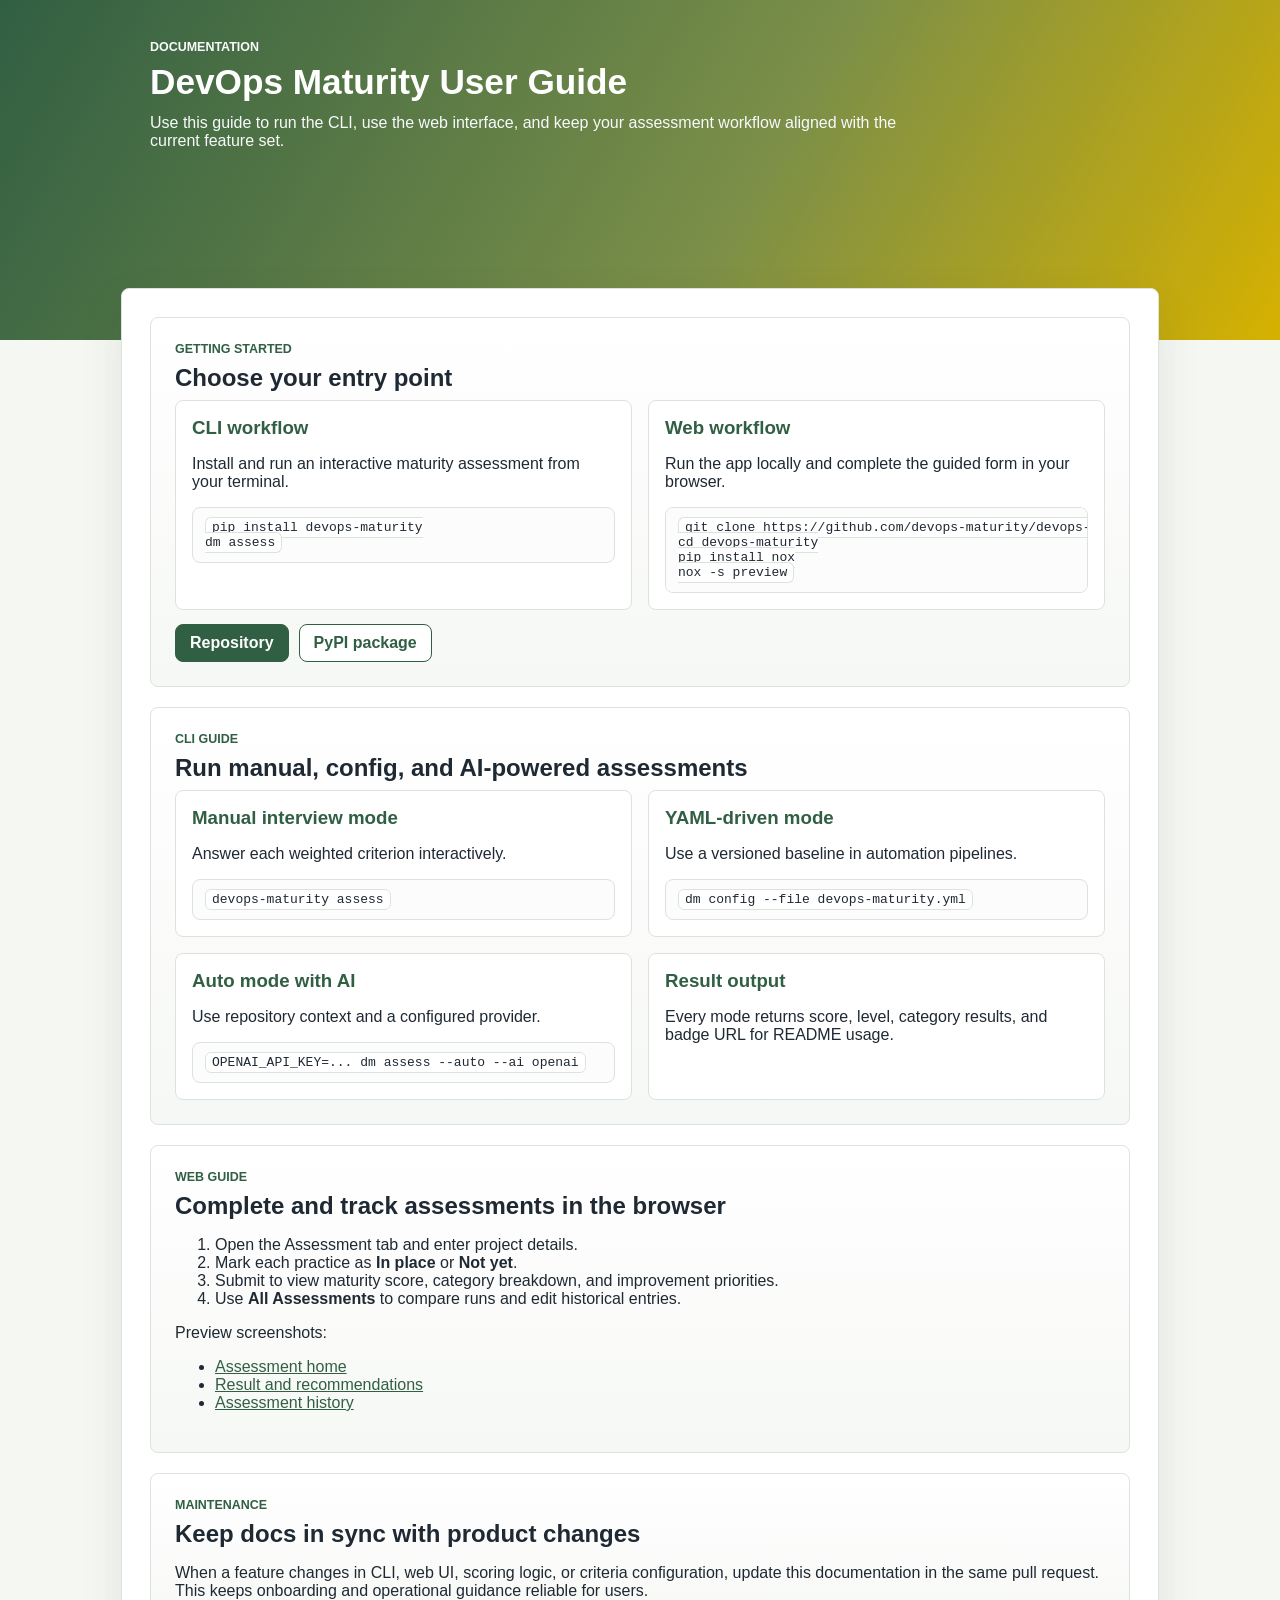
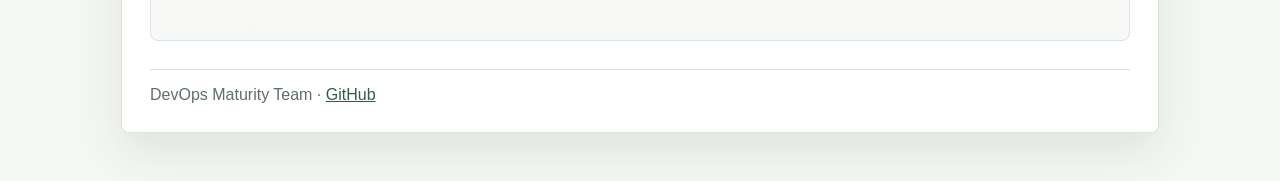
==== docs/index.html @ 15cb835f "feat: add github pages docs site and web docs navigation Agent-Logs-Url: https://github.com/devops-m" ====
<!DOCTYPE html>
<html lang="en">
<head>
    <meta charset="UTF-8">
    <meta name="viewport" content="width=device-width, initial-scale=1">
    <title>DevOps Maturity Documentation</title>
    <link rel="stylesheet" href="./style.css">
</head>
<body>
    <header class="header-bg">
        <div class="header-center">
            <p class="eyebrow" style="color:#f8fafc;">Documentation</p>
            <h1>DevOps Maturity User Guide</h1>
            <p class="hero-subtitle">Use this guide to run the CLI, use the web interface, and keep your assessment workflow aligned with the current feature set.</p>
        </div>
    </header>

    <main class="container">
        <section class="panel">
            <p class="eyebrow">Getting started</p>
            <h2>Choose your entry point</h2>
            <div class="grid">
                <article class="card">
                    <h3>CLI workflow</h3>
                    <p>Install and run an interactive maturity assessment from your terminal.</p>
                    <pre><code>pip install devops-maturity
dm assess</code></pre>
                </article>
                <article class="card">
                    <h3>Web workflow</h3>
                    <p>Run the app locally and complete the guided form in your browser.</p>
                    <pre><code>git clone https://github.com/devops-maturity/devops-maturity.git
cd devops-maturity
pip install nox
nox -s preview</code></pre>
                </article>
            </div>
            <div class="actions">
                <a class="btn btn-primary" href="https://github.com/devops-maturity/devops-maturity" target="_blank" rel="noopener noreferrer">Repository</a>
                <a class="btn btn-outline" href="https://pypi.org/project/devops-maturity/" target="_blank" rel="noopener noreferrer">PyPI package</a>
            </div>
        </section>

        <section class="panel">
            <p class="eyebrow">CLI guide</p>
            <h2>Run manual, config, and AI-powered assessments</h2>
            <div class="grid">
                <article class="card">
                    <h3>Manual interview mode</h3>
                    <p>Answer each weighted criterion interactively.</p>
                    <pre><code>devops-maturity assess</code></pre>
                </article>
                <article class="card">
                    <h3>YAML-driven mode</h3>
                    <p>Use a versioned baseline in automation pipelines.</p>
                    <pre><code>dm config --file devops-maturity.yml</code></pre>
                </article>
                <article class="card">
                    <h3>Auto mode with AI</h3>
                    <p>Use repository context and a configured provider.</p>
                    <pre><code>OPENAI_API_KEY=... dm assess --auto --ai openai</code></pre>
                </article>
                <article class="card">
                    <h3>Result output</h3>
                    <p>Every mode returns score, level, category results, and badge URL for README usage.</p>
                </article>
            </div>
        </section>

        <section class="panel">
            <p class="eyebrow">Web guide</p>
            <h2>Complete and track assessments in the browser</h2>
            <ol>
                <li>Open the Assessment tab and enter project details.</li>
                <li>Mark each practice as <strong>In place</strong> or <strong>Not yet</strong>.</li>
                <li>Submit to view maturity score, category breakdown, and improvement priorities.</li>
                <li>Use <strong>All Assessments</strong> to compare runs and edit historical entries.</li>
            </ol>
            <p>Preview screenshots:</p>
            <ul>
                <li><a href="./img/home.png">Assessment home</a></li>
                <li><a href="./img/assessment.png">Result and recommendations</a></li>
                <li><a href="./img/list.png">Assessment history</a></li>
            </ul>
        </section>

        <section class="panel">
            <p class="eyebrow">Maintenance</p>
            <h2>Keep docs in sync with product changes</h2>
            <p>When a feature changes in CLI, web UI, scoring logic, or criteria configuration, update this documentation in the same pull request. This keeps onboarding and operational guidance reliable for users.</p>
        </section>

        <footer>
            DevOps Maturity Team · <a href="https://github.com/devops-maturity/devops-maturity" target="_blank" rel="noopener noreferrer">GitHub</a>
        </footer>
    </main>
</body>
</html>
---- docs/style.css ----
:root {
    --color-ink: #1f2933;
    --color-muted: #5f6f67;
    --color-line: #dbe4dc;
    --color-surface: #ffffff;
    --color-soft: #f6f8f5;
    --color-primary: #315f43;
    --color-primary-dark: #234633;
}

body {
    margin: 0;
    background: #f5f7f3;
    color: var(--color-ink);
    font-family: "Helvetica Neue", Helvetica, Arial, sans-serif;
}

.header-bg {
    min-height: 220px;
    background: linear-gradient(120deg, #315f43 0%, #7b8f48 58%, #d6b100 100%);
    padding: 40px 20px 80px;
}

.header-center {
    max-width: 980px;
    margin: 0 auto;
}

h1 {
    margin: 0;
    color: #ffffff;
    font-size: 2.2rem;
}

.hero-subtitle {
    margin: 12px 0 0;
    color: #f8fafc;
    max-width: 760px;
}

.container {
    max-width: 980px;
    margin: -52px auto 48px;
    background: var(--color-surface);
    border: 1px solid var(--color-line);
    border-radius: 8px;
    box-shadow: 0 18px 45px rgba(33, 57, 42, 0.10);
    padding: 28px;
}

.eyebrow {
    margin: 0 0 8px;
    color: var(--color-primary);
    font-size: 0.78rem;
    font-weight: 700;
    text-transform: uppercase;
}

.panel {
    border: 1px solid var(--color-line);
    border-radius: 8px;
    background: linear-gradient(180deg, #ffffff 0%, #f6f8f5 100%);
    padding: 24px;
    margin-bottom: 20px;
}

.grid {
    display: grid;
    gap: 16px;
    grid-template-columns: repeat(2, minmax(0, 1fr));
}

.card {
    border: 1px solid var(--color-line);
    border-radius: 8px;
    background: #ffffff;
    padding: 16px;
}

h2 {
    margin: 0 0 8px;
}

h3 {
    margin: 0 0 8px;
    color: var(--color-primary);
}

code {
    background: #ffffff;
    border: 1px solid var(--color-line);
    border-radius: 6px;
    padding: 2px 6px;
}

pre {
    margin: 8px 0 0;
    background: #fbfcfb;
    border: 1px solid var(--color-line);
    border-radius: 8px;
    padding: 12px;
    overflow-x: auto;
}

.actions {
    display: flex;
    flex-wrap: wrap;
    gap: 10px;
    margin-top: 14px;
}

.btn {
    border-radius: 8px;
    border: 1px solid var(--color-primary);
    padding: 9px 14px;
    text-decoration: none;
    font-weight: 700;
}

.btn-primary {
    background: var(--color-primary);
    color: #ffffff;
}

.btn-primary:hover {
    background: var(--color-primary-dark);
}

.btn-outline {
    color: var(--color-primary);
    background: #ffffff;
}

.btn-outline:hover {
    background: var(--color-primary);
    color: #ffffff;
}

a {
    color: var(--color-primary);
}

footer {
    color: var(--color-muted);
    margin-top: 28px;
    border-top: 1px solid var(--color-line);
    padding-top: 16px;
}

@media (max-width: 760px) {
    .container {
        margin-top: -42px;
        padding: 16px;
    }

    .grid {
        grid-template-columns: 1fr;
    }

    h1 {
        font-size: 1.8rem;
    }
}
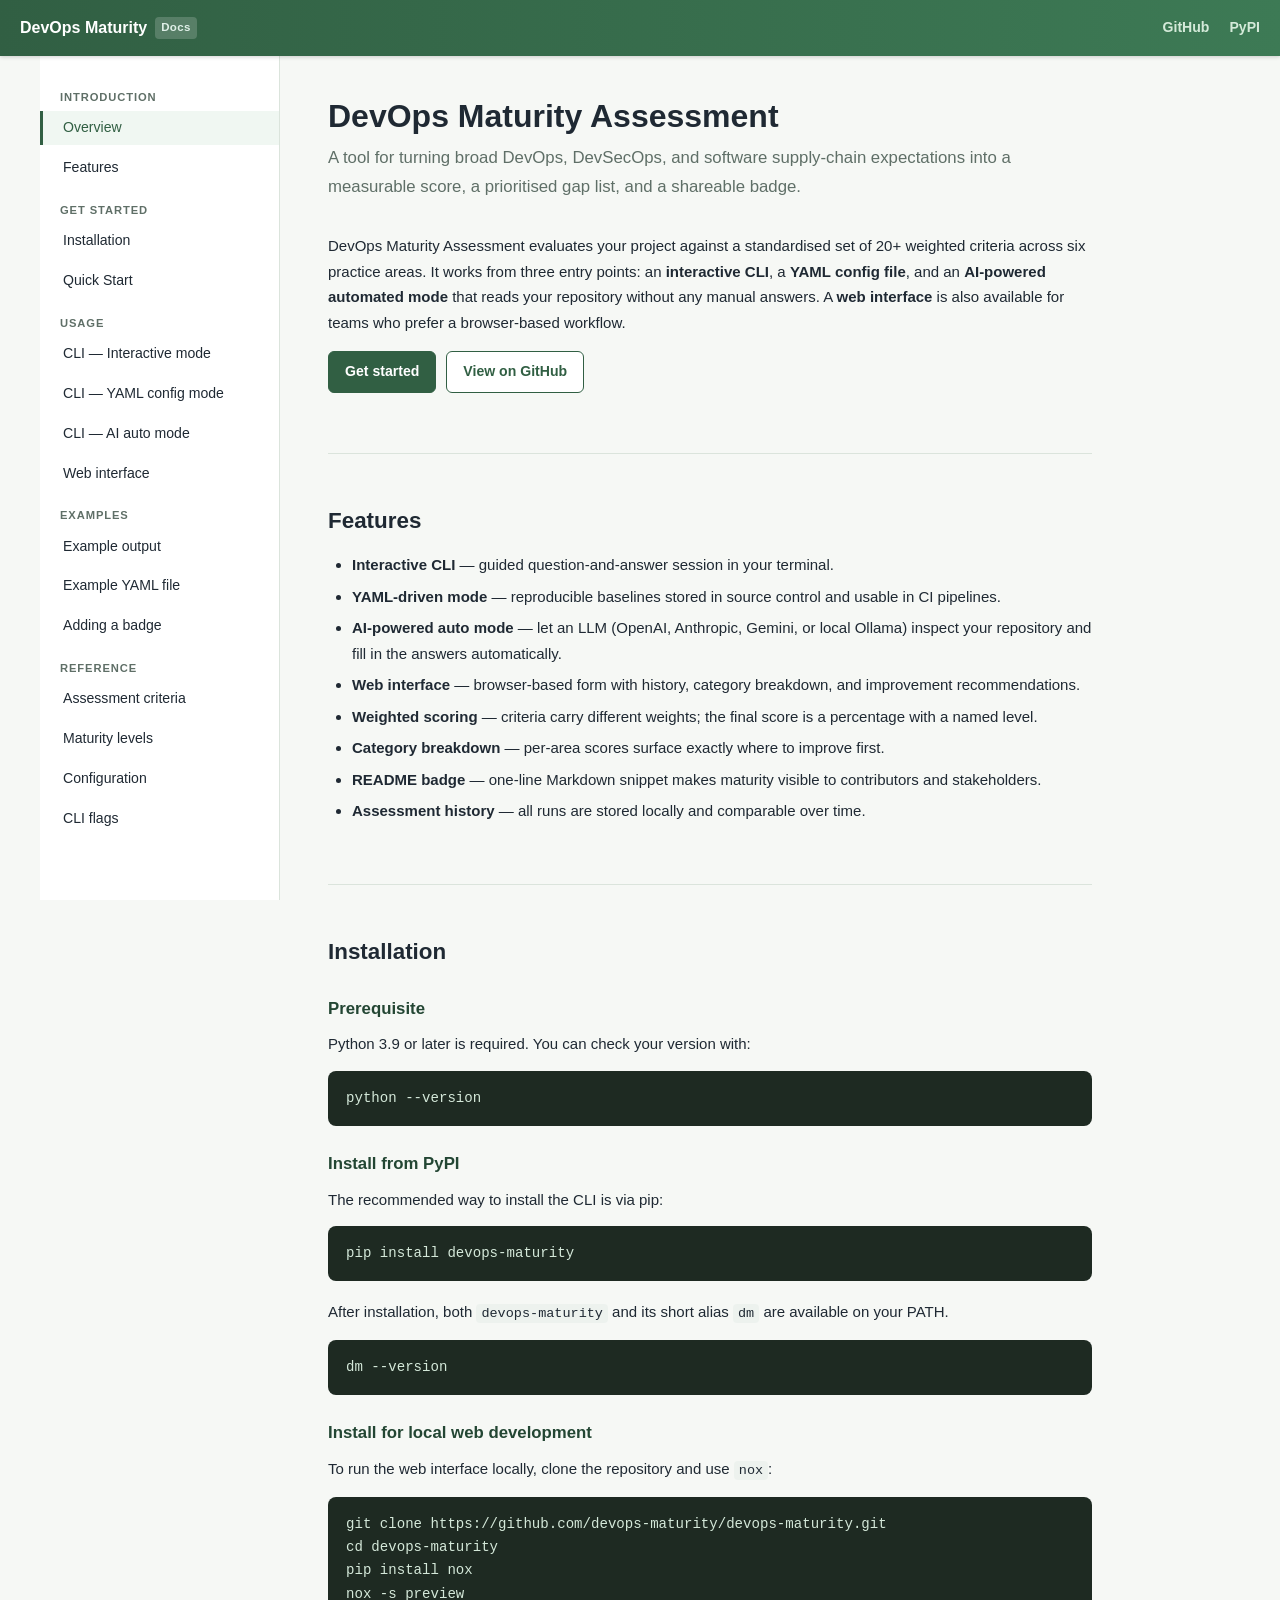
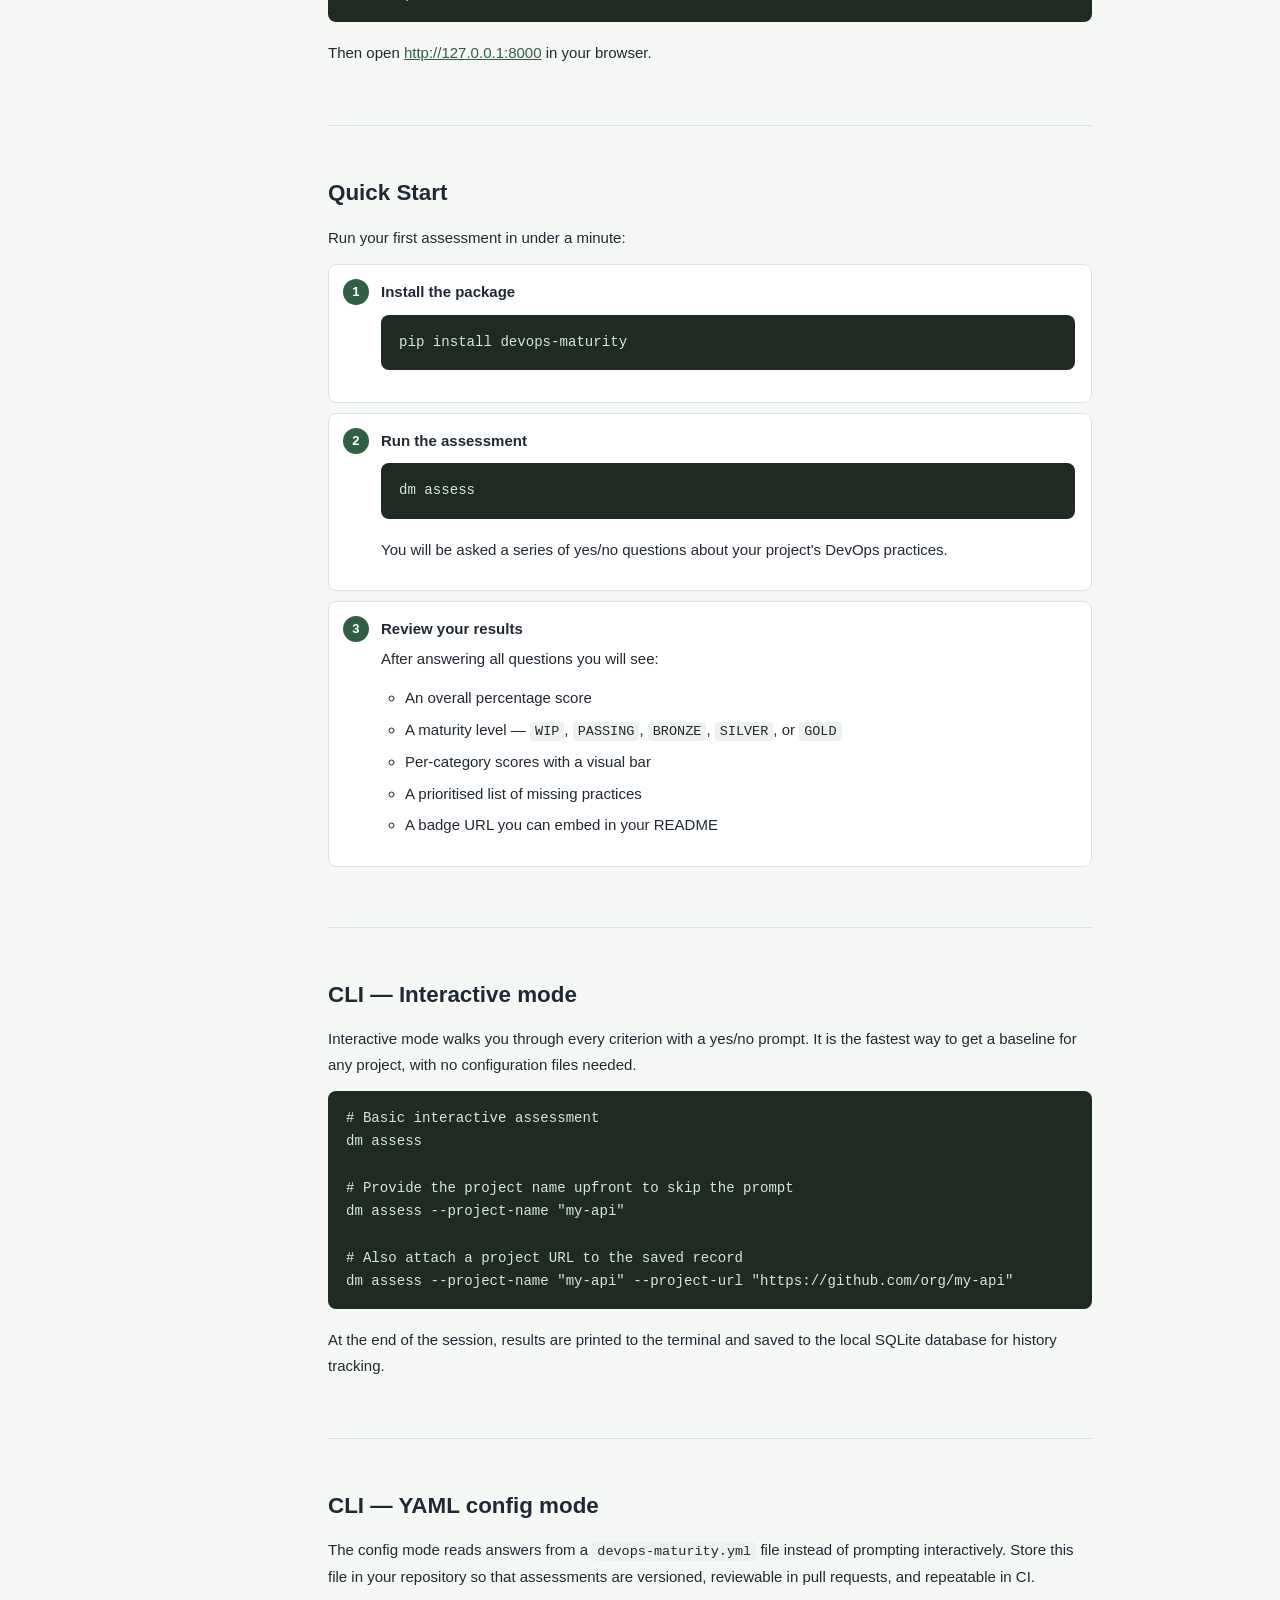
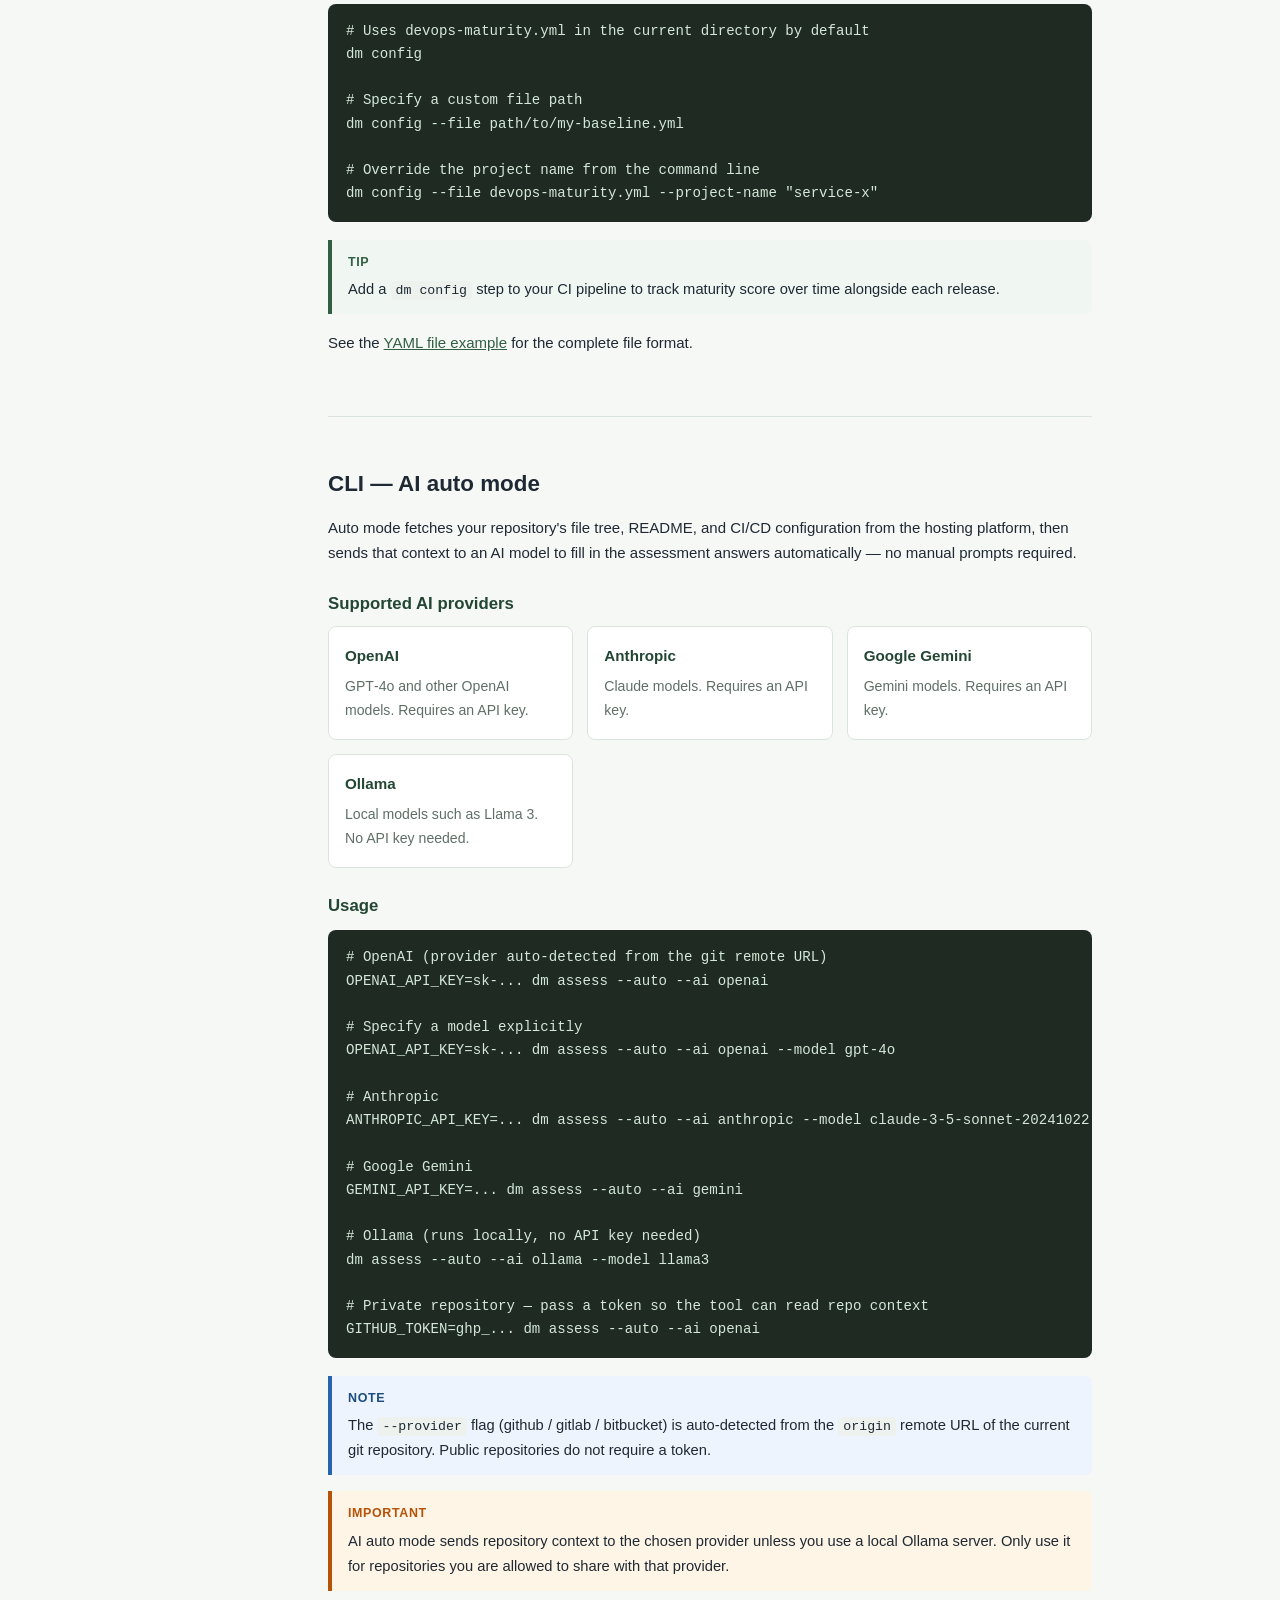
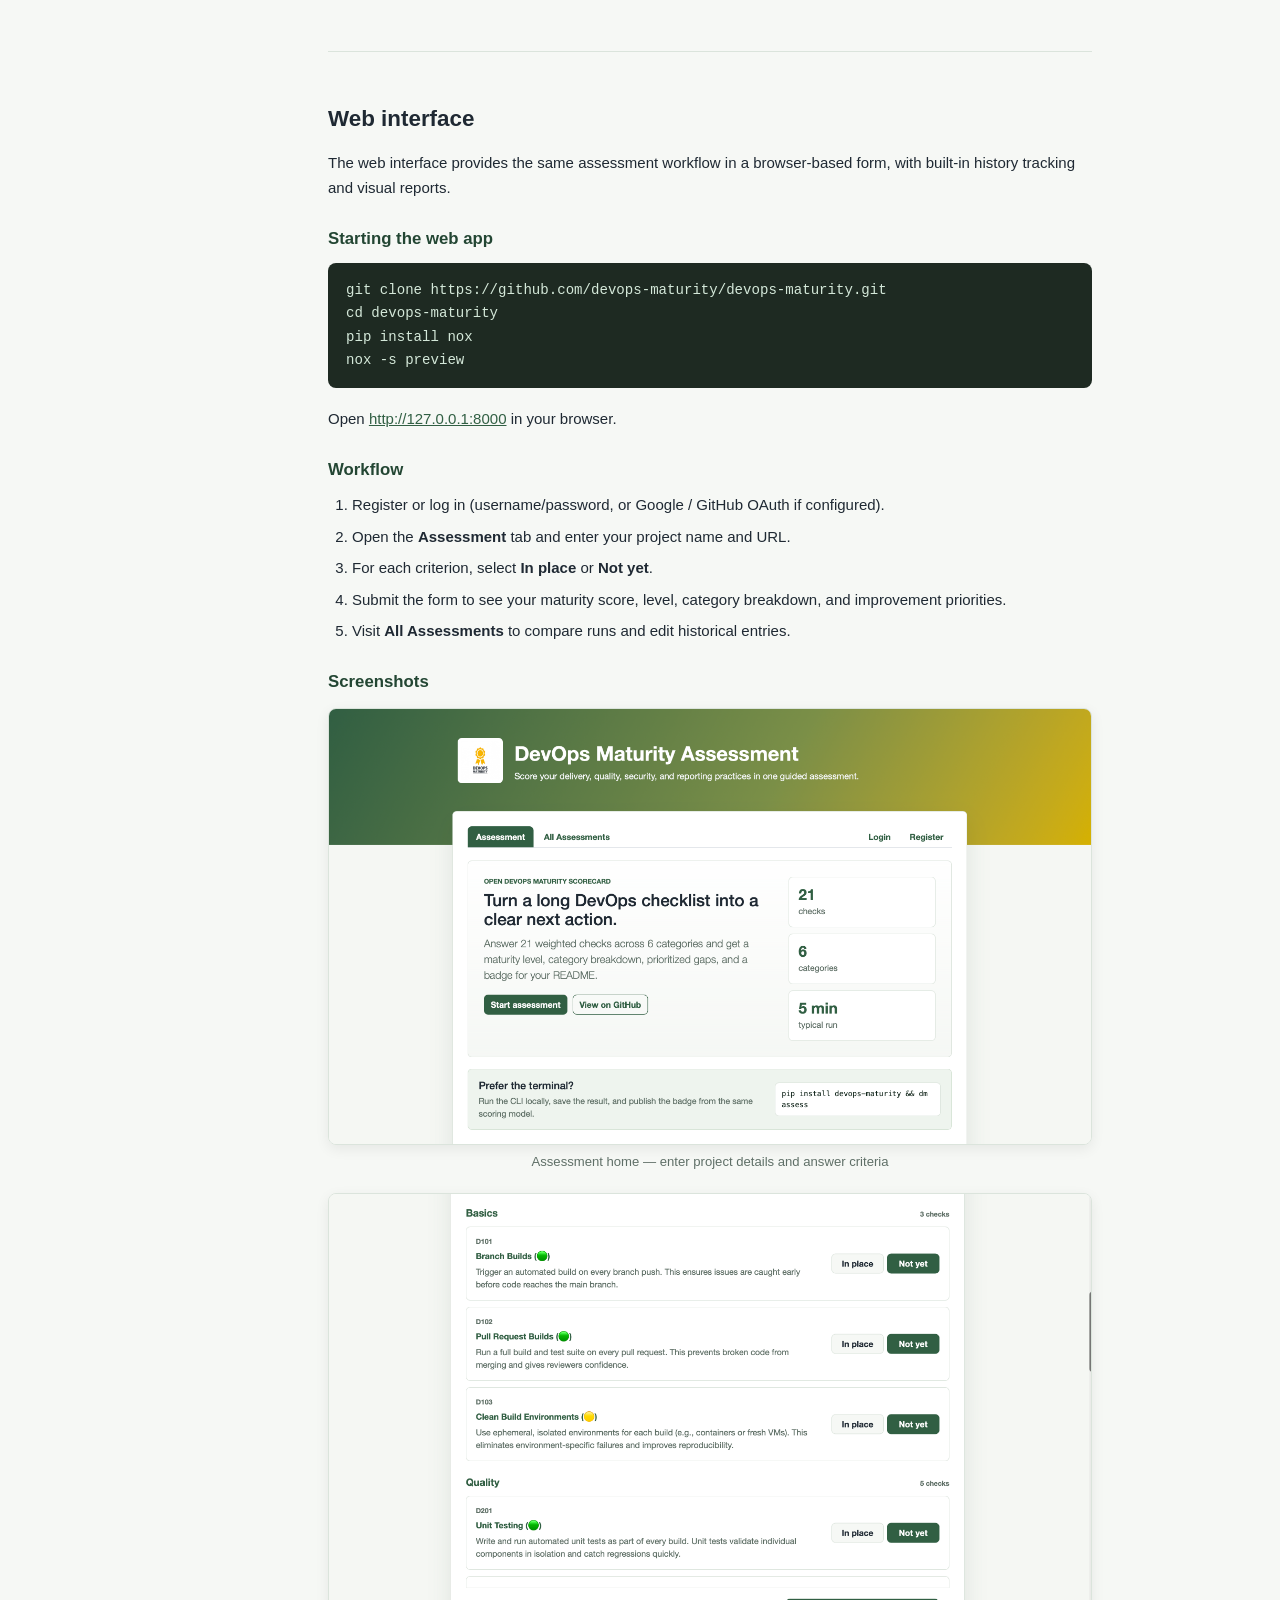
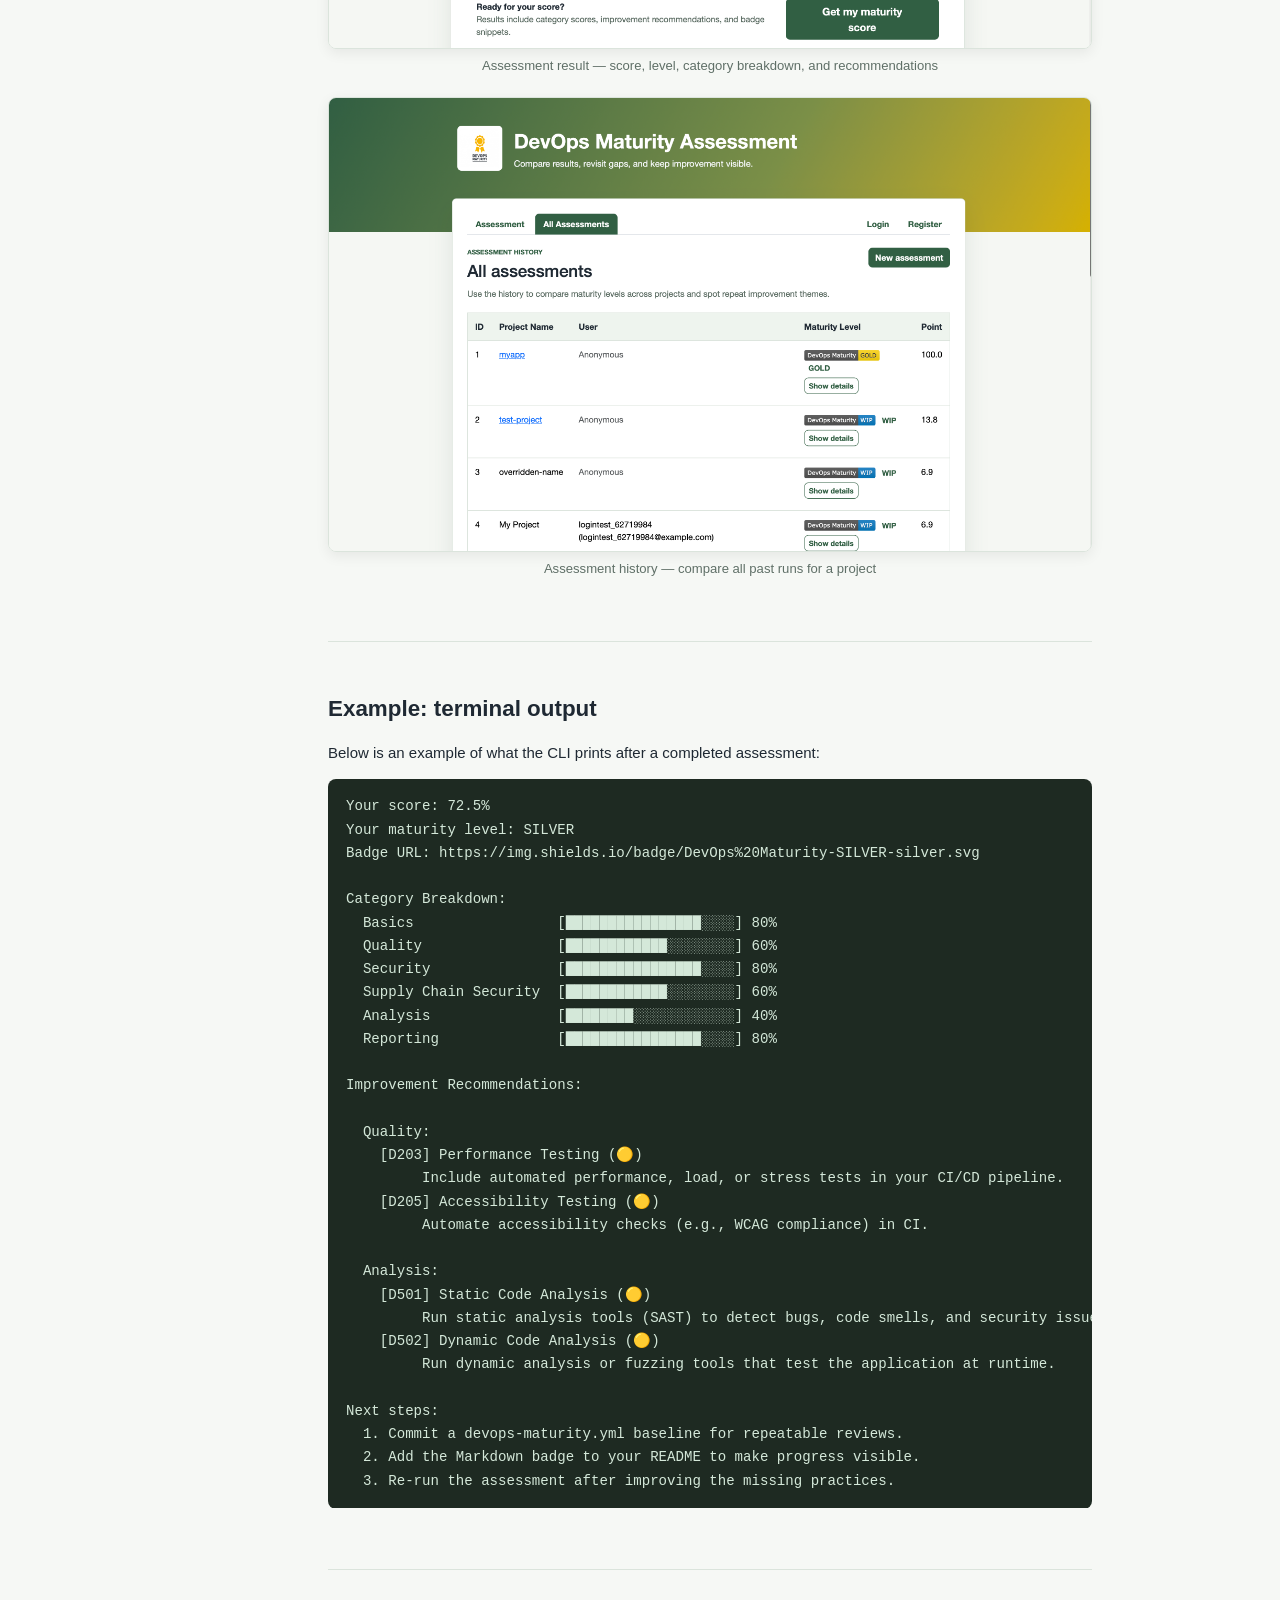
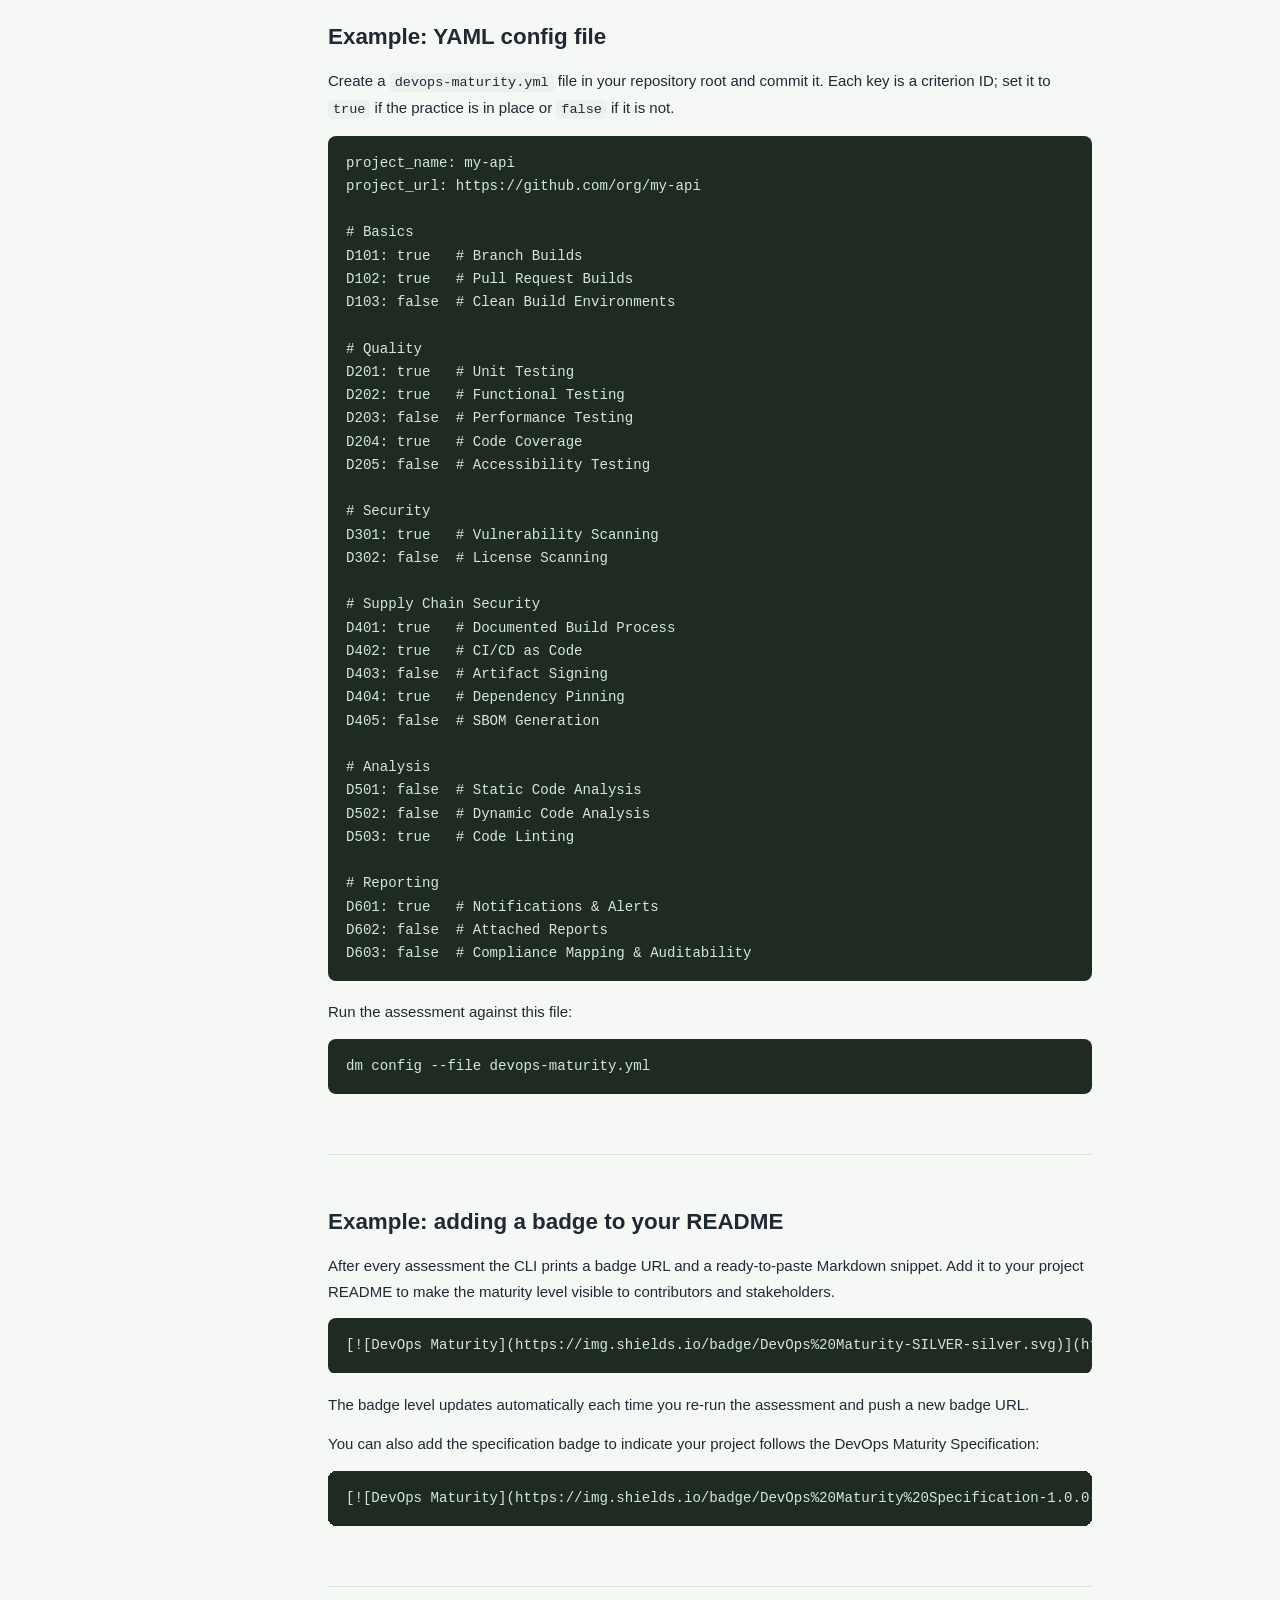
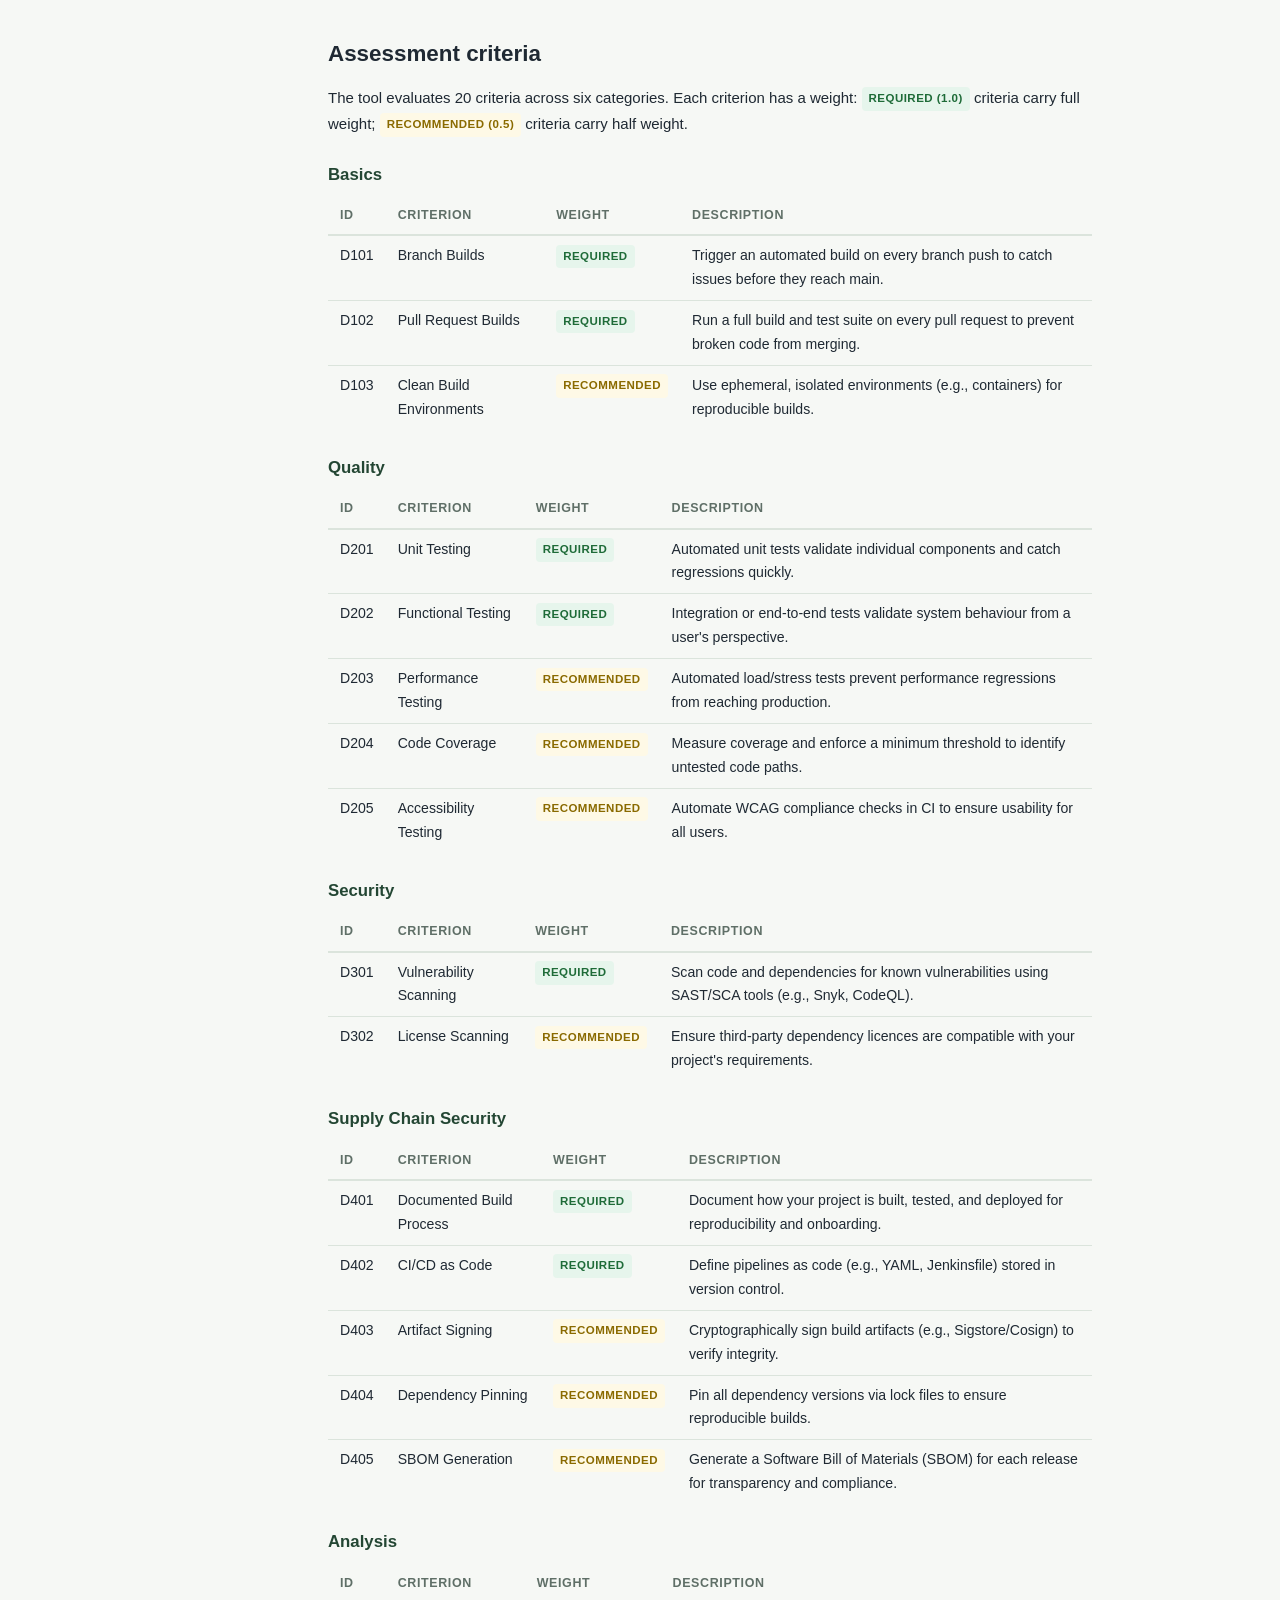
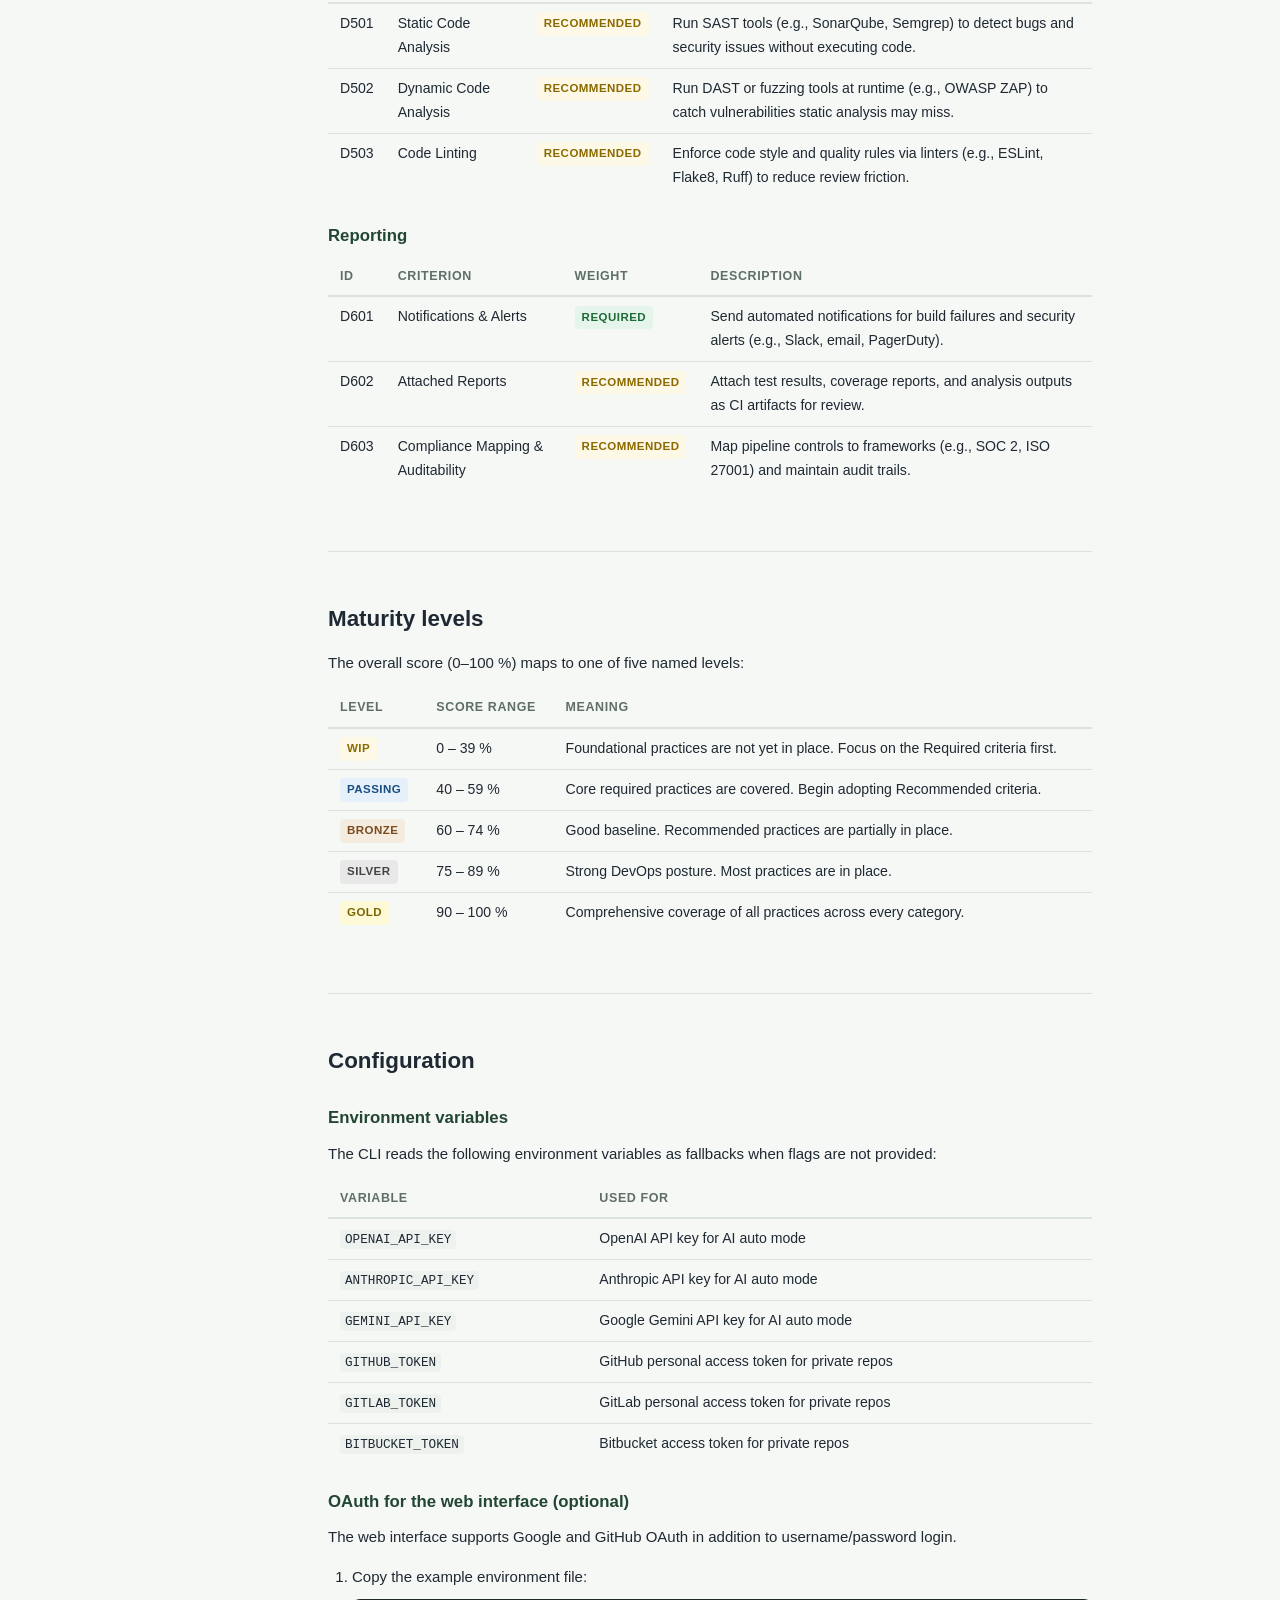
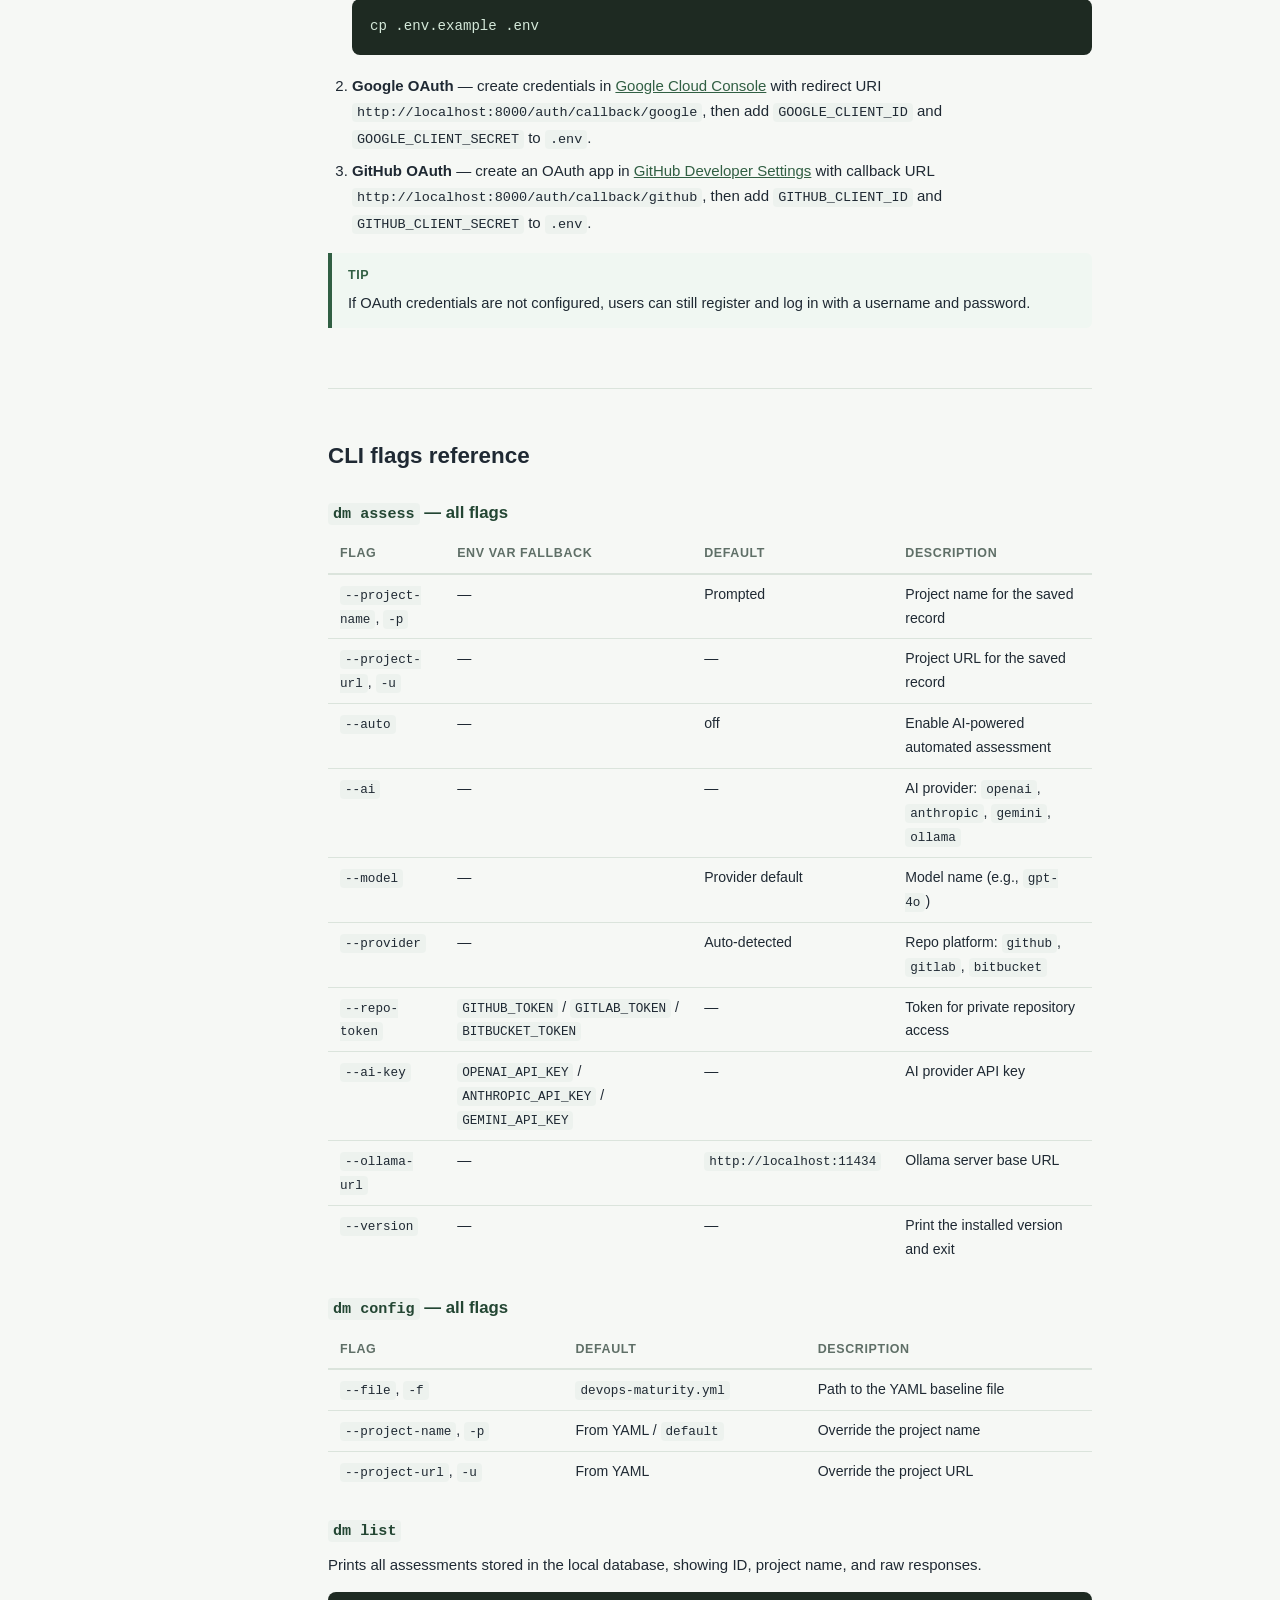
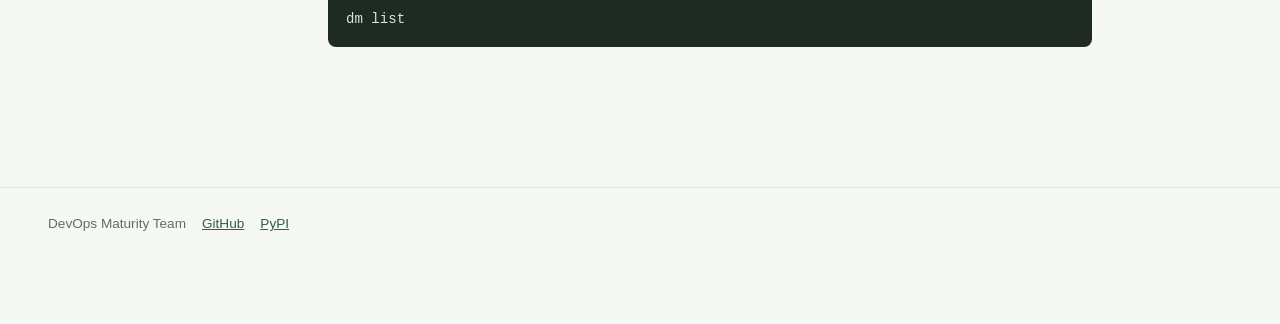
==== commit c5658096: "docs: restructure docs into sidebar-nav layout with Get Started, Usage, Examples, and Reference sect" ====
--- a/docs/index.html
+++ b/docs/index.html
@@ -3,96 +3,599 @@
 <head>
     <meta charset="UTF-8">
     <meta name="viewport" content="width=device-width, initial-scale=1">
-    <title>DevOps Maturity Documentation</title>
+    <title>DevOps Maturity — Documentation</title>
     <link rel="stylesheet" href="./style.css">
 </head>
 <body>
-    <header class="header-bg">
-        <div class="header-center">
-            <p class="eyebrow" style="color:#f8fafc;">Documentation</p>
-            <h1>DevOps Maturity User Guide</h1>
-            <p class="hero-subtitle">Use this guide to run the CLI, use the web interface, and keep your assessment workflow aligned with the current feature set.</p>
+
+    <!-- ── Top navigation bar ── -->
+    <nav class="topbar">
+        <a class="topbar-logo" href="#">
+            DevOps Maturity
+            <span class="version-tag">Docs</span>
+        </a>
+        <div class="topbar-links">
+            <a href="https://github.com/devops-maturity/devops-maturity" target="_blank" rel="noopener noreferrer">GitHub</a>
+            <a href="https://pypi.org/project/devops-maturity/" target="_blank" rel="noopener noreferrer">PyPI</a>
         </div>
-    </header>
-
-    <main class="container">
-        <section class="panel">
-            <p class="eyebrow">Getting started</p>
-            <h2>Choose your entry point</h2>
-            <div class="grid">
-                <article class="card">
-                    <h3>CLI workflow</h3>
-                    <p>Install and run an interactive maturity assessment from your terminal.</p>
-                    <pre><code>pip install devops-maturity
-dm assess</code></pre>
-                </article>
-                <article class="card">
-                    <h3>Web workflow</h3>
-                    <p>Run the app locally and complete the guided form in your browser.</p>
-                    <pre><code>git clone https://github.com/devops-maturity/devops-maturity.git
+    </nav>
+
+    <div class="docs-layout">
+
+        <!-- ── Sidebar navigation ── -->
+        <aside class="sidebar">
+            <div class="sidebar-section">
+                <p class="sidebar-heading">Introduction</p>
+                <ul class="sidebar-nav">
+                    <li><a href="#overview">Overview</a></li>
+                    <li><a href="#features">Features</a></li>
+                </ul>
+            </div>
+            <div class="sidebar-section">
+                <p class="sidebar-heading">Get Started</p>
+                <ul class="sidebar-nav">
+                    <li><a href="#installation">Installation</a></li>
+                    <li><a href="#quickstart">Quick Start</a></li>
+                </ul>
+            </div>
+            <div class="sidebar-section">
+                <p class="sidebar-heading">Usage</p>
+                <ul class="sidebar-nav">
+                    <li><a href="#cli-interactive">CLI — Interactive mode</a></li>
+                    <li><a href="#cli-config">CLI — YAML config mode</a></li>
+                    <li><a href="#cli-auto">CLI — AI auto mode</a></li>
+                    <li><a href="#web-interface">Web interface</a></li>
+                </ul>
+            </div>
+            <div class="sidebar-section">
+                <p class="sidebar-heading">Examples</p>
+                <ul class="sidebar-nav">
+                    <li><a href="#example-output">Example output</a></li>
+                    <li><a href="#example-yaml">Example YAML file</a></li>
+                    <li><a href="#example-badge">Adding a badge</a></li>
+                </ul>
+            </div>
+            <div class="sidebar-section">
+                <p class="sidebar-heading">Reference</p>
+                <ul class="sidebar-nav">
+                    <li><a href="#criteria">Assessment criteria</a></li>
+                    <li><a href="#maturity-levels">Maturity levels</a></li>
+                    <li><a href="#configuration">Configuration</a></li>
+                    <li><a href="#cli-flags">CLI flags</a></li>
+                </ul>
+            </div>
+        </aside>
+
+        <!-- ── Main documentation content ── -->
+        <main class="content">
+
+            <!-- Overview -->
+            <section class="doc-section" id="overview">
+                <h1>DevOps Maturity Assessment</h1>
+                <p class="page-subtitle">
+                    A tool for turning broad DevOps, DevSecOps, and software supply‑chain expectations into a measurable score, a prioritised gap list, and a shareable badge.
+                </p>
+
+                <p>
+                    DevOps Maturity Assessment evaluates your project against a standardised set of 20+ weighted criteria across six practice areas.
+                    It works from three entry points: an <strong>interactive CLI</strong>, a <strong>YAML config file</strong>, and an <strong>AI‑powered automated mode</strong> that reads your repository without any manual answers.
+                    A <strong>web interface</strong> is also available for teams who prefer a browser‑based workflow.
+                </p>
+
+                <div class="btn-group">
+                    <a class="btn btn-primary" href="#quickstart">Get started</a>
+                    <a class="btn btn-outline" href="https://github.com/devops-maturity/devops-maturity" target="_blank" rel="noopener noreferrer">View on GitHub</a>
+                </div>
+            </section>
+
+            <!-- Features -->
+            <section class="doc-section" id="features">
+                <h2>Features</h2>
+                <ul>
+                    <li><strong>Interactive CLI</strong> — guided question‑and‑answer session in your terminal.</li>
+                    <li><strong>YAML‑driven mode</strong> — reproducible baselines stored in source control and usable in CI pipelines.</li>
+                    <li><strong>AI‑powered auto mode</strong> — let an LLM (OpenAI, Anthropic, Gemini, or local Ollama) inspect your repository and fill in the answers automatically.</li>
+                    <li><strong>Web interface</strong> — browser‑based form with history, category breakdown, and improvement recommendations.</li>
+                    <li><strong>Weighted scoring</strong> — criteria carry different weights; the final score is a percentage with a named level.</li>
+                    <li><strong>Category breakdown</strong> — per‑area scores surface exactly where to improve first.</li>
+                    <li><strong>README badge</strong> — one‑line Markdown snippet makes maturity visible to contributors and stakeholders.</li>
+                    <li><strong>Assessment history</strong> — all runs are stored locally and comparable over time.</li>
+                </ul>
+            </section>
+
+            <!-- Installation -->
+            <section class="doc-section" id="installation">
+                <h2>Installation</h2>
+
+                <h3>Prerequisite</h3>
+                <p>Python 3.9 or later is required. You can check your version with:</p>
+                <pre><code>python --version</code></pre>
+
+                <h3>Install from PyPI</h3>
+                <p>The recommended way to install the CLI is via pip:</p>
+                <pre><code>pip install devops-maturity</code></pre>
+
+                <p>After installation, both <code>devops-maturity</code> and its short alias <code>dm</code> are available on your PATH.</p>
+                <pre><code>dm --version</code></pre>
+
+                <h3>Install for local web development</h3>
+                <p>To run the web interface locally, clone the repository and use <code>nox</code>:</p>
+                <pre><code>git clone https://github.com/devops-maturity/devops-maturity.git
 cd devops-maturity
 pip install nox
 nox -s preview</code></pre>
-                </article>
-            </div>
-            <div class="actions">
-                <a class="btn btn-primary" href="https://github.com/devops-maturity/devops-maturity" target="_blank" rel="noopener noreferrer">Repository</a>
-                <a class="btn btn-outline" href="https://pypi.org/project/devops-maturity/" target="_blank" rel="noopener noreferrer">PyPI package</a>
-            </div>
-        </section>
-
-        <section class="panel">
-            <p class="eyebrow">CLI guide</p>
-            <h2>Run manual, config, and AI-powered assessments</h2>
-            <div class="grid">
-                <article class="card">
-                    <h3>Manual interview mode</h3>
-                    <p>Answer each weighted criterion interactively.</p>
-                    <pre><code>devops-maturity assess</code></pre>
-                </article>
-                <article class="card">
-                    <h3>YAML-driven mode</h3>
-                    <p>Use a versioned baseline in automation pipelines.</p>
-                    <pre><code>dm config --file devops-maturity.yml</code></pre>
-                </article>
-                <article class="card">
-                    <h3>Auto mode with AI</h3>
-                    <p>Use repository context and a configured provider.</p>
-                    <pre><code>OPENAI_API_KEY=... dm assess --auto --ai openai</code></pre>
-                </article>
-                <article class="card">
-                    <h3>Result output</h3>
-                    <p>Every mode returns score, level, category results, and badge URL for README usage.</p>
-                </article>
-            </div>
-        </section>
-
-        <section class="panel">
-            <p class="eyebrow">Web guide</p>
-            <h2>Complete and track assessments in the browser</h2>
-            <ol>
-                <li>Open the Assessment tab and enter project details.</li>
-                <li>Mark each practice as <strong>In place</strong> or <strong>Not yet</strong>.</li>
-                <li>Submit to view maturity score, category breakdown, and improvement priorities.</li>
-                <li>Use <strong>All Assessments</strong> to compare runs and edit historical entries.</li>
-            </ol>
-            <p>Preview screenshots:</p>
-            <ul>
-                <li><a href="./img/home.png">Assessment home</a></li>
-                <li><a href="./img/assessment.png">Result and recommendations</a></li>
-                <li><a href="./img/list.png">Assessment history</a></li>
-            </ul>
-        </section>
-
-        <section class="panel">
-            <p class="eyebrow">Maintenance</p>
-            <h2>Keep docs in sync with product changes</h2>
-            <p>When a feature changes in CLI, web UI, scoring logic, or criteria configuration, update this documentation in the same pull request. This keeps onboarding and operational guidance reliable for users.</p>
-        </section>
-
-        <footer>
-            DevOps Maturity Team · <a href="https://github.com/devops-maturity/devops-maturity" target="_blank" rel="noopener noreferrer">GitHub</a>
-        </footer>
-    </main>
+                <p>Then open <a href="http://127.0.0.1:8000" target="_blank" rel="noopener noreferrer">http://127.0.0.1:8000</a> in your browser.</p>
+            </section>
+
+            <!-- Quick Start -->
+            <section class="doc-section" id="quickstart">
+                <h2>Quick Start</h2>
+                <p>Run your first assessment in under a minute:</p>
+
+                <ol class="steps">
+                    <li>
+                        <strong>Install the package</strong>
+                        <pre><code>pip install devops-maturity</code></pre>
+                    </li>
+                    <li>
+                        <strong>Run the assessment</strong>
+                        <pre><code>dm assess</code></pre>
+                        <p>You will be asked a series of yes/no questions about your project's DevOps practices.</p>
+                    </li>
+                    <li>
+                        <strong>Review your results</strong>
+                        <p>After answering all questions you will see:</p>
+                        <ul>
+                            <li>An overall percentage score</li>
+                            <li>A maturity level — <code>WIP</code>, <code>PASSING</code>, <code>BRONZE</code>, <code>SILVER</code>, or <code>GOLD</code></li>
+                            <li>Per‑category scores with a visual bar</li>
+                            <li>A prioritised list of missing practices</li>
+                            <li>A badge URL you can embed in your README</li>
+                        </ul>
+                    </li>
+                </ol>
+            </section>
+
+            <!-- CLI — Interactive mode -->
+            <section class="doc-section" id="cli-interactive">
+                <h2>CLI — Interactive mode</h2>
+
+                <p>
+                    Interactive mode walks you through every criterion with a yes/no prompt.
+                    It is the fastest way to get a baseline for any project, with no configuration files needed.
+                </p>
+
+                <pre><code># Basic interactive assessment
+dm assess
+
+# Provide the project name upfront to skip the prompt
+dm assess --project-name "my-api"
+
+# Also attach a project URL to the saved record
+dm assess --project-name "my-api" --project-url "https://github.com/org/my-api"</code></pre>
+
+                <p>At the end of the session, results are printed to the terminal and saved to the local SQLite database for history tracking.</p>
+            </section>
+
+            <!-- CLI — YAML config mode -->
+            <section class="doc-section" id="cli-config">
+                <h2>CLI — YAML config mode</h2>
+
+                <p>
+                    The config mode reads answers from a <code>devops-maturity.yml</code> file instead of prompting interactively.
+                    Store this file in your repository so that assessments are versioned, reviewable in pull requests, and repeatable in CI.
+                </p>
+
+                <pre><code># Uses devops-maturity.yml in the current directory by default
+dm config
+
+# Specify a custom file path
+dm config --file path/to/my-baseline.yml
+
+# Override the project name from the command line
+dm config --file devops-maturity.yml --project-name "service-x"</code></pre>
+
+                <div class="callout tip">
+                    <strong>Tip</strong>
+                    Add a <code>dm config</code> step to your CI pipeline to track maturity score over time alongside each release.
+                </div>
+
+                <p>See the <a href="#example-yaml">YAML file example</a> for the complete file format.</p>
+            </section>
+
+            <!-- CLI — AI auto mode -->
+            <section class="doc-section" id="cli-auto">
+                <h2>CLI — AI auto mode</h2>
+
+                <p>
+                    Auto mode fetches your repository's file tree, README, and CI/CD configuration from the hosting platform, then sends that context to an AI model to fill in the assessment answers automatically — no manual prompts required.
+                </p>
+
+                <h3>Supported AI providers</h3>
+                <div class="mode-grid">
+                    <div class="mode-card">
+                        <h4>OpenAI</h4>
+                        <p>GPT‑4o and other OpenAI models. Requires an API key.</p>
+                    </div>
+                    <div class="mode-card">
+                        <h4>Anthropic</h4>
+                        <p>Claude models. Requires an API key.</p>
+                    </div>
+                    <div class="mode-card">
+                        <h4>Google Gemini</h4>
+                        <p>Gemini models. Requires an API key.</p>
+                    </div>
+                    <div class="mode-card">
+                        <h4>Ollama</h4>
+                        <p>Local models such as Llama 3. No API key needed.</p>
+                    </div>
+                </div>
+
+                <h3>Usage</h3>
+                <pre><code># OpenAI (provider auto-detected from the git remote URL)
+OPENAI_API_KEY=sk-... dm assess --auto --ai openai
+
+# Specify a model explicitly
+OPENAI_API_KEY=sk-... dm assess --auto --ai openai --model gpt-4o
+
+# Anthropic
+ANTHROPIC_API_KEY=... dm assess --auto --ai anthropic --model claude-3-5-sonnet-20241022
+
+# Google Gemini
+GEMINI_API_KEY=... dm assess --auto --ai gemini
+
+# Ollama (runs locally, no API key needed)
+dm assess --auto --ai ollama --model llama3
+
+# Private repository — pass a token so the tool can read repo context
+GITHUB_TOKEN=ghp_... dm assess --auto --ai openai</code></pre>
+
+                <div class="callout note">
+                    <strong>Note</strong>
+                    The <code>--provider</code> flag (github / gitlab / bitbucket) is auto‑detected from the <code>origin</code> remote URL of the current git repository. Public repositories do not require a token.
+                </div>
+
+                <div class="callout warn">
+                    <strong>Important</strong>
+                    AI auto mode sends repository context to the chosen provider unless you use a local Ollama server. Only use it for repositories you are allowed to share with that provider.
+                </div>
+            </section>
+
+            <!-- Web interface -->
+            <section class="doc-section" id="web-interface">
+                <h2>Web interface</h2>
+
+                <p>
+                    The web interface provides the same assessment workflow in a browser‑based form, with built‑in history tracking and visual reports.
+                </p>
+
+                <h3>Starting the web app</h3>
+                <pre><code>git clone https://github.com/devops-maturity/devops-maturity.git
+cd devops-maturity
+pip install nox
+nox -s preview</code></pre>
+                <p>Open <a href="http://127.0.0.1:8000" target="_blank" rel="noopener noreferrer">http://127.0.0.1:8000</a> in your browser.</p>
+
+                <h3>Workflow</h3>
+                <ol>
+                    <li>Register or log in (username/password, or Google / GitHub OAuth if configured).</li>
+                    <li>Open the <strong>Assessment</strong> tab and enter your project name and URL.</li>
+                    <li>For each criterion, select <strong>In place</strong> or <strong>Not yet</strong>.</li>
+                    <li>Submit the form to see your maturity score, level, category breakdown, and improvement priorities.</li>
+                    <li>Visit <strong>All Assessments</strong> to compare runs and edit historical entries.</li>
+                </ol>
+
+                <h3>Screenshots</h3>
+                <img class="screenshot" src="./img/home.png" alt="Assessment home — project details form">
+                <p class="screenshot-caption">Assessment home — enter project details and answer criteria</p>
+
+                <img class="screenshot" src="./img/assessment.png" alt="Assessment result — score, level, category breakdown">
+                <p class="screenshot-caption">Assessment result — score, level, category breakdown, and recommendations</p>
+
+                <img class="screenshot" src="./img/list.png" alt="Assessment history — list of all past runs">
+                <p class="screenshot-caption">Assessment history — compare all past runs for a project</p>
+            </section>
+
+            <!-- Example output -->
+            <section class="doc-section" id="example-output">
+                <h2>Example: terminal output</h2>
+
+                <p>Below is an example of what the CLI prints after a completed assessment:</p>
+
+                <pre><code>Your score: 72.5%
+Your maturity level: SILVER
+Badge URL: https://img.shields.io/badge/DevOps%20Maturity-SILVER-silver.svg
+
+Category Breakdown:
+  Basics                 [████████████████░░░░] 80%
+  Quality                [████████████░░░░░░░░] 60%
+  Security               [████████████████░░░░] 80%
+  Supply Chain Security  [████████████░░░░░░░░] 60%
+  Analysis               [████████░░░░░░░░░░░░] 40%
+  Reporting              [████████████████░░░░] 80%
+
+Improvement Recommendations:
+
+  Quality:
+    [D203] Performance Testing (🟡)
+         Include automated performance, load, or stress tests in your CI/CD pipeline.
+    [D205] Accessibility Testing (🟡)
+         Automate accessibility checks (e.g., WCAG compliance) in CI.
+
+  Analysis:
+    [D501] Static Code Analysis (🟡)
+         Run static analysis tools (SAST) to detect bugs, code smells, and security issues.
+    [D502] Dynamic Code Analysis (🟡)
+         Run dynamic analysis or fuzzing tools that test the application at runtime.
+
+Next steps:
+  1. Commit a devops-maturity.yml baseline for repeatable reviews.
+  2. Add the Markdown badge to your README to make progress visible.
+  3. Re-run the assessment after improving the missing practices.</code></pre>
+            </section>
+
+            <!-- Example YAML -->
+            <section class="doc-section" id="example-yaml">
+                <h2>Example: YAML config file</h2>
+
+                <p>
+                    Create a <code>devops-maturity.yml</code> file in your repository root and commit it.
+                    Each key is a criterion ID; set it to <code>true</code> if the practice is in place or <code>false</code> if it is not.
+                </p>
+
+                <pre><code>project_name: my-api
+project_url: https://github.com/org/my-api
+
+# Basics
+D101: true   # Branch Builds
+D102: true   # Pull Request Builds
+D103: false  # Clean Build Environments
+
+# Quality
+D201: true   # Unit Testing
+D202: true   # Functional Testing
+D203: false  # Performance Testing
+D204: true   # Code Coverage
+D205: false  # Accessibility Testing
+
+# Security
+D301: true   # Vulnerability Scanning
+D302: false  # License Scanning
+
+# Supply Chain Security
+D401: true   # Documented Build Process
+D402: true   # CI/CD as Code
+D403: false  # Artifact Signing
+D404: true   # Dependency Pinning
+D405: false  # SBOM Generation
+
+# Analysis
+D501: false  # Static Code Analysis
+D502: false  # Dynamic Code Analysis
+D503: true   # Code Linting
+
+# Reporting
+D601: true   # Notifications &amp; Alerts
+D602: false  # Attached Reports
+D603: false  # Compliance Mapping &amp; Auditability</code></pre>
+
+                <p>Run the assessment against this file:</p>
+                <pre><code>dm config --file devops-maturity.yml</code></pre>
+            </section>
+
+            <!-- Example badge -->
+            <section class="doc-section" id="example-badge">
+                <h2>Example: adding a badge to your README</h2>
+
+                <p>
+                    After every assessment the CLI prints a badge URL and a ready‑to‑paste Markdown snippet.
+                    Add it to your project README to make the maturity level visible to contributors and stakeholders.
+                </p>
+
+                <pre><code>[![DevOps Maturity](https://img.shields.io/badge/DevOps%20Maturity-SILVER-silver.svg)](https://devops-maturity.github.io/)</code></pre>
+
+                <p>The badge level updates automatically each time you re‑run the assessment and push a new badge URL.</p>
+
+                <p>You can also add the specification badge to indicate your project follows the DevOps Maturity Specification:</p>
+                <pre><code>[![DevOps Maturity](https://img.shields.io/badge/DevOps%20Maturity%20Specification-1.0.0-yellow)](https://devops-maturity.github.io/)</code></pre>
+            </section>
+
+            <!-- Assessment criteria -->
+            <section class="doc-section" id="criteria">
+                <h2>Assessment criteria</h2>
+
+                <p>
+                    The tool evaluates 20 criteria across six categories.
+                    Each criterion has a weight: <span class="badge badge-green">Required (1.0)</span> criteria carry full weight;
+                    <span class="badge badge-yellow">Recommended (0.5)</span> criteria carry half weight.
+                </p>
+
+                <h3>Basics</h3>
+                <table class="criteria-table">
+                    <thead><tr><th>ID</th><th>Criterion</th><th>Weight</th><th>Description</th></tr></thead>
+                    <tbody>
+                        <tr><td>D101</td><td>Branch Builds</td><td><span class="badge badge-green">Required</span></td><td>Trigger an automated build on every branch push to catch issues before they reach main.</td></tr>
+                        <tr><td>D102</td><td>Pull Request Builds</td><td><span class="badge badge-green">Required</span></td><td>Run a full build and test suite on every pull request to prevent broken code from merging.</td></tr>
+                        <tr><td>D103</td><td>Clean Build Environments</td><td><span class="badge badge-yellow">Recommended</span></td><td>Use ephemeral, isolated environments (e.g., containers) for reproducible builds.</td></tr>
+                    </tbody>
+                </table>
+
+                <h3>Quality</h3>
+                <table class="criteria-table">
+                    <thead><tr><th>ID</th><th>Criterion</th><th>Weight</th><th>Description</th></tr></thead>
+                    <tbody>
+                        <tr><td>D201</td><td>Unit Testing</td><td><span class="badge badge-green">Required</span></td><td>Automated unit tests validate individual components and catch regressions quickly.</td></tr>
+                        <tr><td>D202</td><td>Functional Testing</td><td><span class="badge badge-green">Required</span></td><td>Integration or end-to-end tests validate system behaviour from a user's perspective.</td></tr>
+                        <tr><td>D203</td><td>Performance Testing</td><td><span class="badge badge-yellow">Recommended</span></td><td>Automated load/stress tests prevent performance regressions from reaching production.</td></tr>
+                        <tr><td>D204</td><td>Code Coverage</td><td><span class="badge badge-yellow">Recommended</span></td><td>Measure coverage and enforce a minimum threshold to identify untested code paths.</td></tr>
+                        <tr><td>D205</td><td>Accessibility Testing</td><td><span class="badge badge-yellow">Recommended</span></td><td>Automate WCAG compliance checks in CI to ensure usability for all users.</td></tr>
+                    </tbody>
+                </table>
+
+                <h3>Security</h3>
+                <table class="criteria-table">
+                    <thead><tr><th>ID</th><th>Criterion</th><th>Weight</th><th>Description</th></tr></thead>
+                    <tbody>
+                        <tr><td>D301</td><td>Vulnerability Scanning</td><td><span class="badge badge-green">Required</span></td><td>Scan code and dependencies for known vulnerabilities using SAST/SCA tools (e.g., Snyk, CodeQL).</td></tr>
+                        <tr><td>D302</td><td>License Scanning</td><td><span class="badge badge-yellow">Recommended</span></td><td>Ensure third-party dependency licences are compatible with your project's requirements.</td></tr>
+                    </tbody>
+                </table>
+
+                <h3>Supply Chain Security</h3>
+                <table class="criteria-table">
+                    <thead><tr><th>ID</th><th>Criterion</th><th>Weight</th><th>Description</th></tr></thead>
+                    <tbody>
+                        <tr><td>D401</td><td>Documented Build Process</td><td><span class="badge badge-green">Required</span></td><td>Document how your project is built, tested, and deployed for reproducibility and onboarding.</td></tr>
+                        <tr><td>D402</td><td>CI/CD as Code</td><td><span class="badge badge-green">Required</span></td><td>Define pipelines as code (e.g., YAML, Jenkinsfile) stored in version control.</td></tr>
+                        <tr><td>D403</td><td>Artifact Signing</td><td><span class="badge badge-yellow">Recommended</span></td><td>Cryptographically sign build artifacts (e.g., Sigstore/Cosign) to verify integrity.</td></tr>
+                        <tr><td>D404</td><td>Dependency Pinning</td><td><span class="badge badge-yellow">Recommended</span></td><td>Pin all dependency versions via lock files to ensure reproducible builds.</td></tr>
+                        <tr><td>D405</td><td>SBOM Generation</td><td><span class="badge badge-yellow">Recommended</span></td><td>Generate a Software Bill of Materials (SBOM) for each release for transparency and compliance.</td></tr>
+                    </tbody>
+                </table>
+
+                <h3>Analysis</h3>
+                <table class="criteria-table">
+                    <thead><tr><th>ID</th><th>Criterion</th><th>Weight</th><th>Description</th></tr></thead>
+                    <tbody>
+                        <tr><td>D501</td><td>Static Code Analysis</td><td><span class="badge badge-yellow">Recommended</span></td><td>Run SAST tools (e.g., SonarQube, Semgrep) to detect bugs and security issues without executing code.</td></tr>
+                        <tr><td>D502</td><td>Dynamic Code Analysis</td><td><span class="badge badge-yellow">Recommended</span></td><td>Run DAST or fuzzing tools at runtime (e.g., OWASP ZAP) to catch vulnerabilities static analysis may miss.</td></tr>
+                        <tr><td>D503</td><td>Code Linting</td><td><span class="badge badge-yellow">Recommended</span></td><td>Enforce code style and quality rules via linters (e.g., ESLint, Flake8, Ruff) to reduce review friction.</td></tr>
+                    </tbody>
+                </table>
+
+                <h3>Reporting</h3>
+                <table class="criteria-table">
+                    <thead><tr><th>ID</th><th>Criterion</th><th>Weight</th><th>Description</th></tr></thead>
+                    <tbody>
+                        <tr><td>D601</td><td>Notifications &amp; Alerts</td><td><span class="badge badge-green">Required</span></td><td>Send automated notifications for build failures and security alerts (e.g., Slack, email, PagerDuty).</td></tr>
+                        <tr><td>D602</td><td>Attached Reports</td><td><span class="badge badge-yellow">Recommended</span></td><td>Attach test results, coverage reports, and analysis outputs as CI artifacts for review.</td></tr>
+                        <tr><td>D603</td><td>Compliance Mapping &amp; Auditability</td><td><span class="badge badge-yellow">Recommended</span></td><td>Map pipeline controls to frameworks (e.g., SOC 2, ISO 27001) and maintain audit trails.</td></tr>
+                    </tbody>
+                </table>
+            </section>
+
+            <!-- Maturity levels -->
+            <section class="doc-section" id="maturity-levels">
+                <h2>Maturity levels</h2>
+
+                <p>The overall score (0–100 %) maps to one of five named levels:</p>
+
+                <table class="criteria-table">
+                    <thead><tr><th>Level</th><th>Score range</th><th>Meaning</th></tr></thead>
+                    <tbody>
+                        <tr><td><span class="badge badge-yellow">WIP</span></td><td>0 – 39 %</td><td>Foundational practices are not yet in place. Focus on the Required criteria first.</td></tr>
+                        <tr><td><span class="badge badge-blue">PASSING</span></td><td>40 – 59 %</td><td>Core required practices are covered. Begin adopting Recommended criteria.</td></tr>
+                        <tr><td><span class="badge" style="background:#f5ece0;color:#7a4a1e;">BRONZE</span></td><td>60 – 74 %</td><td>Good baseline. Recommended practices are partially in place.</td></tr>
+                        <tr><td><span class="badge" style="background:#e8e8e8;color:#444;">SILVER</span></td><td>75 – 89 %</td><td>Strong DevOps posture. Most practices are in place.</td></tr>
+                        <tr><td><span class="badge" style="background:#fef9d7;color:#7a6500;">GOLD</span></td><td>90 – 100 %</td><td>Comprehensive coverage of all practices across every category.</td></tr>
+                    </tbody>
+                </table>
+            </section>
+
+            <!-- Configuration -->
+            <section class="doc-section" id="configuration">
+                <h2>Configuration</h2>
+
+                <h3>Environment variables</h3>
+                <p>The CLI reads the following environment variables as fallbacks when flags are not provided:</p>
+
+                <table class="criteria-table">
+                    <thead><tr><th>Variable</th><th>Used for</th></tr></thead>
+                    <tbody>
+                        <tr><td><code>OPENAI_API_KEY</code></td><td>OpenAI API key for AI auto mode</td></tr>
+                        <tr><td><code>ANTHROPIC_API_KEY</code></td><td>Anthropic API key for AI auto mode</td></tr>
+                        <tr><td><code>GEMINI_API_KEY</code></td><td>Google Gemini API key for AI auto mode</td></tr>
+                        <tr><td><code>GITHUB_TOKEN</code></td><td>GitHub personal access token for private repos</td></tr>
+                        <tr><td><code>GITLAB_TOKEN</code></td><td>GitLab personal access token for private repos</td></tr>
+                        <tr><td><code>BITBUCKET_TOKEN</code></td><td>Bitbucket access token for private repos</td></tr>
+                    </tbody>
+                </table>
+
+                <h3>OAuth for the web interface (optional)</h3>
+                <p>The web interface supports Google and GitHub OAuth in addition to username/password login.</p>
+
+                <ol>
+                    <li>Copy the example environment file: <pre><code>cp .env.example .env</code></pre></li>
+                    <li>
+                        <strong>Google OAuth</strong> — create credentials in <a href="https://console.developers.google.com/apis/credentials" target="_blank" rel="noopener noreferrer">Google Cloud Console</a> with redirect URI <code>http://localhost:8000/auth/callback/google</code>, then add <code>GOOGLE_CLIENT_ID</code> and <code>GOOGLE_CLIENT_SECRET</code> to <code>.env</code>.
+                    </li>
+                    <li>
+                        <strong>GitHub OAuth</strong> — create an OAuth app in <a href="https://github.com/settings/applications/new" target="_blank" rel="noopener noreferrer">GitHub Developer Settings</a> with callback URL <code>http://localhost:8000/auth/callback/github</code>, then add <code>GITHUB_CLIENT_ID</code> and <code>GITHUB_CLIENT_SECRET</code> to <code>.env</code>.
+                    </li>
+                </ol>
+
+                <div class="callout tip">
+                    <strong>Tip</strong>
+                    If OAuth credentials are not configured, users can still register and log in with a username and password.
+                </div>
+            </section>
+
+            <!-- CLI flags reference -->
+            <section class="doc-section" id="cli-flags">
+                <h2>CLI flags reference</h2>
+
+                <h3><code>dm assess</code> — all flags</h3>
+                <table class="criteria-table">
+                    <thead><tr><th>Flag</th><th>Env var fallback</th><th>Default</th><th>Description</th></tr></thead>
+                    <tbody>
+                        <tr><td><code>--project-name</code>, <code>-p</code></td><td>—</td><td>Prompted</td><td>Project name for the saved record</td></tr>
+                        <tr><td><code>--project-url</code>, <code>-u</code></td><td>—</td><td>—</td><td>Project URL for the saved record</td></tr>
+                        <tr><td><code>--auto</code></td><td>—</td><td>off</td><td>Enable AI-powered automated assessment</td></tr>
+                        <tr><td><code>--ai</code></td><td>—</td><td>—</td><td>AI provider: <code>openai</code>, <code>anthropic</code>, <code>gemini</code>, <code>ollama</code></td></tr>
+                        <tr><td><code>--model</code></td><td>—</td><td>Provider default</td><td>Model name (e.g., <code>gpt-4o</code>)</td></tr>
+                        <tr><td><code>--provider</code></td><td>—</td><td>Auto-detected</td><td>Repo platform: <code>github</code>, <code>gitlab</code>, <code>bitbucket</code></td></tr>
+                        <tr><td><code>--repo-token</code></td><td><code>GITHUB_TOKEN</code> / <code>GITLAB_TOKEN</code> / <code>BITBUCKET_TOKEN</code></td><td>—</td><td>Token for private repository access</td></tr>
+                        <tr><td><code>--ai-key</code></td><td><code>OPENAI_API_KEY</code> / <code>ANTHROPIC_API_KEY</code> / <code>GEMINI_API_KEY</code></td><td>—</td><td>AI provider API key</td></tr>
+                        <tr><td><code>--ollama-url</code></td><td>—</td><td><code>http://localhost:11434</code></td><td>Ollama server base URL</td></tr>
+                        <tr><td><code>--version</code></td><td>—</td><td>—</td><td>Print the installed version and exit</td></tr>
+                    </tbody>
+                </table>
+
+                <h3><code>dm config</code> — all flags</h3>
+                <table class="criteria-table">
+                    <thead><tr><th>Flag</th><th>Default</th><th>Description</th></tr></thead>
+                    <tbody>
+                        <tr><td><code>--file</code>, <code>-f</code></td><td><code>devops-maturity.yml</code></td><td>Path to the YAML baseline file</td></tr>
+                        <tr><td><code>--project-name</code>, <code>-p</code></td><td>From YAML / <code>default</code></td><td>Override the project name</td></tr>
+                        <tr><td><code>--project-url</code>, <code>-u</code></td><td>From YAML</td><td>Override the project URL</td></tr>
+                    </tbody>
+                </table>
+
+                <h3><code>dm list</code></h3>
+                <p>Prints all assessments stored in the local database, showing ID, project name, and raw responses.</p>
+                <pre><code>dm list</code></pre>
+            </section>
+
+        </main>
+    </div>
+
+    <!-- ── Footer ── -->
+    <footer class="docs-footer">
+        <span>DevOps Maturity Team</span>
+        <a href="https://github.com/devops-maturity/devops-maturity" target="_blank" rel="noopener noreferrer">GitHub</a>
+        <a href="https://pypi.org/project/devops-maturity/" target="_blank" rel="noopener noreferrer">PyPI</a>
+    </footer>
+
+    <script>
+        // Highlight the active sidebar link based on scroll position
+        (function () {
+            const links = document.querySelectorAll('.sidebar-nav a');
+            const sections = Array.from(links).map(l => document.querySelector(l.getAttribute('href')));
+
+            function onScroll() {
+                const scrollY = window.scrollY + 80;
+                let current = sections[0];
+                for (const s of sections) {
+                    if (s && s.offsetTop <= scrollY) current = s;
+                }
+                links.forEach(l => {
+                    l.classList.toggle('active', l.getAttribute('href') === '#' + (current && current.id));
+                });
+            }
+
+            window.addEventListener('scroll', onScroll, { passive: true });
+            onScroll();
+        })();
+    </script>
 </body>
 </html>
--- a/docs/style.css
+++ b/docs/style.css
@@ -6,115 +6,394 @@
     --color-soft: #f6f8f5;
     --color-primary: #315f43;
     --color-primary-dark: #234633;
+    --sidebar-width: 240px;
+    --topbar-height: 56px;
+}
+
+*, *::before, *::after {
+    box-sizing: border-box;
 }
 
 body {
     margin: 0;
-    background: #f5f7f3;
+    background: var(--color-soft);
     color: var(--color-ink);
     font-family: "Helvetica Neue", Helvetica, Arial, sans-serif;
-}
-
-.header-bg {
-    min-height: 220px;
-    background: linear-gradient(120deg, #315f43 0%, #7b8f48 58%, #d6b100 100%);
-    padding: 40px 20px 80px;
-}
-
-.header-center {
-    max-width: 980px;
+    font-size: 15px;
+    line-height: 1.7;
+}
+
+/* ── Top bar ── */
+.topbar {
+    position: sticky;
+    top: 0;
+    z-index: 100;
+    height: var(--topbar-height);
+    background: linear-gradient(90deg, #315f43 0%, #3d7a55 100%);
+    display: flex;
+    align-items: center;
+    padding: 0 20px;
+    gap: 16px;
+    box-shadow: 0 1px 4px rgba(0,0,0,0.18);
+}
+
+.topbar-logo {
+    color: #fff;
+    font-weight: 700;
+    font-size: 1rem;
+    text-decoration: none;
+    display: flex;
+    align-items: center;
+    gap: 8px;
+    white-space: nowrap;
+}
+
+.topbar-logo span.version-tag {
+    font-size: 0.72rem;
+    font-weight: 600;
+    background: rgba(255,255,255,0.18);
+    border-radius: 4px;
+    padding: 1px 6px;
+    letter-spacing: 0.03em;
+    color: #e0f0e8;
+}
+
+.topbar-links {
+    margin-left: auto;
+    display: flex;
+    gap: 20px;
+}
+
+.topbar-links a {
+    color: #d4ead9;
+    text-decoration: none;
+    font-size: 0.88rem;
+    font-weight: 600;
+}
+
+.topbar-links a:hover {
+    color: #ffffff;
+}
+
+/* ── Layout: sidebar + content ── */
+.docs-layout {
+    display: flex;
+    min-height: calc(100vh - var(--topbar-height));
+    max-width: 1200px;
     margin: 0 auto;
 }
 
+/* ── Sidebar ── */
+.sidebar {
+    width: var(--sidebar-width);
+    flex-shrink: 0;
+    position: sticky;
+    top: var(--topbar-height);
+    height: calc(100vh - var(--topbar-height));
+    overflow-y: auto;
+    background: var(--color-surface);
+    border-right: 1px solid var(--color-line);
+    padding: 24px 0 40px;
+}
+
+.sidebar-section {
+    margin-bottom: 8px;
+}
+
+.sidebar-heading {
+    margin: 0;
+    padding: 8px 20px 4px;
+    font-size: 0.7rem;
+    font-weight: 700;
+    text-transform: uppercase;
+    letter-spacing: 0.08em;
+    color: var(--color-muted);
+}
+
+.sidebar-nav {
+    list-style: none;
+    margin: 0;
+    padding: 0;
+}
+
+.sidebar-nav li a {
+    display: block;
+    padding: 5px 20px 5px 20px;
+    font-size: 0.88rem;
+    color: var(--color-ink);
+    text-decoration: none;
+    border-left: 3px solid transparent;
+}
+
+.sidebar-nav li a:hover,
+.sidebar-nav li a.active {
+    color: var(--color-primary);
+    border-left-color: var(--color-primary);
+    background: #f0f7f2;
+}
+
+/* ── Main content ── */
+.content {
+    flex: 1;
+    min-width: 0;
+    padding: 40px 48px 80px;
+    max-width: 860px;
+}
+
+/* ── Doc section ── */
+.doc-section {
+    margin-bottom: 60px;
+    scroll-margin-top: calc(var(--topbar-height) + 16px);
+}
+
+.doc-section + .doc-section {
+    border-top: 1px solid var(--color-line);
+    padding-top: 48px;
+}
+
 h1 {
-    margin: 0;
-    color: #ffffff;
-    font-size: 2.2rem;
-}
-
-.hero-subtitle {
-    margin: 12px 0 0;
-    color: #f8fafc;
-    max-width: 760px;
-}
-
-.container {
-    max-width: 980px;
-    margin: -52px auto 48px;
-    background: var(--color-surface);
+    margin: 0 0 8px;
+    font-size: 2rem;
+    color: var(--color-ink);
+    line-height: 1.25;
+}
+
+.page-subtitle {
+    margin: 0 0 32px;
+    color: var(--color-muted);
+    font-size: 1.05rem;
+}
+
+h2 {
+    margin: 0 0 12px;
+    font-size: 1.4rem;
+    color: var(--color-ink);
+}
+
+h3 {
+    margin: 24px 0 8px;
+    font-size: 1.05rem;
+    color: var(--color-primary-dark);
+}
+
+h4 {
+    margin: 20px 0 6px;
+    font-size: 0.95rem;
+    color: var(--color-ink);
+}
+
+p {
+    margin: 0 0 14px;
+}
+
+ol, ul {
+    margin: 0 0 14px;
+    padding-left: 24px;
+}
+
+li {
+    margin-bottom: 6px;
+}
+
+a {
+    color: var(--color-primary);
+}
+
+/* ── Badges / Labels ── */
+.badge {
+    display: inline-block;
+    font-size: 0.72rem;
+    font-weight: 700;
+    padding: 2px 7px;
+    border-radius: 4px;
+    text-transform: uppercase;
+    letter-spacing: 0.04em;
+    vertical-align: middle;
+}
+
+.badge-green  { background: #e6f5ec; color: #1e6b38; }
+.badge-yellow { background: #fef9e6; color: #8a6a00; }
+.badge-blue   { background: #e6f0fb; color: #1a4d80; }
+
+/* ── Callout boxes ── */
+.callout {
+    border-left: 4px solid var(--color-primary);
+    background: #f0f7f2;
+    border-radius: 0 6px 6px 0;
+    padding: 12px 16px;
+    margin: 16px 0;
+    font-size: 0.92rem;
+}
+
+.callout.tip    { border-color: #315f43; background: #f0f7f2; }
+.callout.note   { border-color: #2563ab; background: #eef4fd; }
+.callout.warn   { border-color: #b45309; background: #fef5e6; }
+
+.callout strong {
+    display: block;
+    margin-bottom: 4px;
+    font-size: 0.78rem;
+    text-transform: uppercase;
+    letter-spacing: 0.05em;
+}
+
+.callout.tip  strong { color: #315f43; }
+.callout.note strong { color: #1a4d80; }
+.callout.warn strong { color: #b45309; }
+
+/* ── Code ── */
+code {
+    background: #edf2ee;
+    border-radius: 4px;
+    padding: 2px 5px;
+    font-size: 0.9em;
+    font-family: "SFMono-Regular", Consolas, "Liberation Mono", Menlo, monospace;
+}
+
+pre {
+    background: #1e2a22;
+    color: #d4e8d9;
+    border-radius: 8px;
+    padding: 16px 18px;
+    overflow-x: auto;
+    margin: 10px 0 18px;
+    line-height: 1.55;
+}
+
+pre code {
+    background: none;
+    padding: 0;
+    font-size: 0.88rem;
+    color: inherit;
+}
+
+/* ── Step list ── */
+.steps {
+    list-style: none;
+    padding: 0;
+    margin: 0 0 18px;
+    counter-reset: step-counter;
+}
+
+.steps > li {
+    counter-increment: step-counter;
+    padding: 14px 16px 14px 52px;
+    position: relative;
     border: 1px solid var(--color-line);
     border-radius: 8px;
-    box-shadow: 0 18px 45px rgba(33, 57, 42, 0.10);
-    padding: 28px;
-}
-
-.eyebrow {
-    margin: 0 0 8px;
-    color: var(--color-primary);
+    margin-bottom: 10px;
+    background: var(--color-surface);
+}
+
+.steps > li::before {
+    content: counter(step-counter);
+    position: absolute;
+    left: 14px;
+    top: 14px;
+    width: 26px;
+    height: 26px;
+    background: var(--color-primary);
+    color: #fff;
+    border-radius: 50%;
+    font-size: 0.82rem;
+    font-weight: 700;
+    display: flex;
+    align-items: center;
+    justify-content: center;
+}
+
+.steps > li > strong {
+    display: block;
+    margin-bottom: 4px;
+}
+
+/* ── Criteria table ── */
+.criteria-table {
+    width: 100%;
+    border-collapse: collapse;
+    font-size: 0.88rem;
+    margin-bottom: 24px;
+}
+
+.criteria-table th {
+    background: var(--color-soft);
+    border-bottom: 2px solid var(--color-line);
+    padding: 8px 12px;
+    text-align: left;
     font-size: 0.78rem;
-    font-weight: 700;
     text-transform: uppercase;
-}
-
-.panel {
+    letter-spacing: 0.05em;
+    color: var(--color-muted);
+}
+
+.criteria-table td {
+    padding: 8px 12px;
+    border-bottom: 1px solid var(--color-line);
+    vertical-align: top;
+}
+
+.criteria-table tr:last-child td {
+    border-bottom: none;
+}
+
+.criteria-table tr:hover td {
+    background: #f9fbf9;
+}
+
+/* ── Mode cards ── */
+.mode-grid {
+    display: grid;
+    gap: 14px;
+    grid-template-columns: repeat(auto-fit, minmax(200px, 1fr));
+    margin-bottom: 24px;
+}
+
+.mode-card {
     border: 1px solid var(--color-line);
     border-radius: 8px;
-    background: linear-gradient(180deg, #ffffff 0%, #f6f8f5 100%);
-    padding: 24px;
-    margin-bottom: 20px;
-}
-
-.grid {
-    display: grid;
-    gap: 16px;
-    grid-template-columns: repeat(2, minmax(0, 1fr));
-}
-
-.card {
+    padding: 16px;
+    background: var(--color-surface);
+}
+
+.mode-card h4 {
+    margin: 0 0 6px;
+    font-size: 0.95rem;
+    color: var(--color-primary-dark);
+}
+
+.mode-card p {
+    margin: 0;
+    font-size: 0.88rem;
+    color: var(--color-muted);
+}
+
+/* ── Screenshots ── */
+.screenshot {
+    display: block;
+    max-width: 100%;
     border: 1px solid var(--color-line);
     border-radius: 8px;
-    background: #ffffff;
-    padding: 16px;
-}
-
-h2 {
-    margin: 0 0 8px;
-}
-
-h3 {
-    margin: 0 0 8px;
-    color: var(--color-primary);
-}
-
-code {
-    background: #ffffff;
-    border: 1px solid var(--color-line);
+    margin: 12px 0 20px;
+    box-shadow: 0 4px 14px rgba(0,0,0,0.07);
+}
+
+.screenshot-caption {
+    font-size: 0.82rem;
+    color: var(--color-muted);
+    margin: -14px 0 20px;
+    text-align: center;
+}
+
+/* ── Buttons ── */
+.btn {
+    display: inline-block;
     border-radius: 6px;
-    padding: 2px 6px;
-}
-
-pre {
-    margin: 8px 0 0;
-    background: #fbfcfb;
-    border: 1px solid var(--color-line);
-    border-radius: 8px;
-    padding: 12px;
-    overflow-x: auto;
-}
-
-.actions {
-    display: flex;
-    flex-wrap: wrap;
-    gap: 10px;
-    margin-top: 14px;
-}
-
-.btn {
-    border-radius: 8px;
     border: 1px solid var(--color-primary);
-    padding: 9px 14px;
+    padding: 8px 16px;
     text-decoration: none;
     font-weight: 700;
+    font-size: 0.88rem;
+    cursor: pointer;
 }
 
 .btn-primary {
@@ -136,28 +415,48 @@
     color: #ffffff;
 }
 
-a {
+.btn-group {
+    display: flex;
+    flex-wrap: wrap;
+    gap: 10px;
+    margin: 16px 0;
+}
+
+/* ── Footer ── */
+.docs-footer {
+    border-top: 1px solid var(--color-line);
+    padding: 24px 48px;
+    font-size: 0.85rem;
+    color: var(--color-muted);
+    display: flex;
+    gap: 16px;
+    flex-wrap: wrap;
+    align-items: center;
+}
+
+.docs-footer a {
     color: var(--color-primary);
 }
 
-footer {
-    color: var(--color-muted);
-    margin-top: 28px;
-    border-top: 1px solid var(--color-line);
-    padding-top: 16px;
-}
-
-@media (max-width: 760px) {
-    .container {
-        margin-top: -42px;
-        padding: 16px;
+/* ── Responsive ── */
+@media (max-width: 820px) {
+    .sidebar {
+        display: none;
     }
 
-    .grid {
-        grid-template-columns: 1fr;
+    .content {
+        padding: 28px 20px 60px;
     }
 
+    .docs-footer {
+        padding: 20px;
+    }
+
     h1 {
-        font-size: 1.8rem;
+        font-size: 1.6rem;
     }
-}
+
+    h2 {
+        font-size: 1.2rem;
+    }
+}
